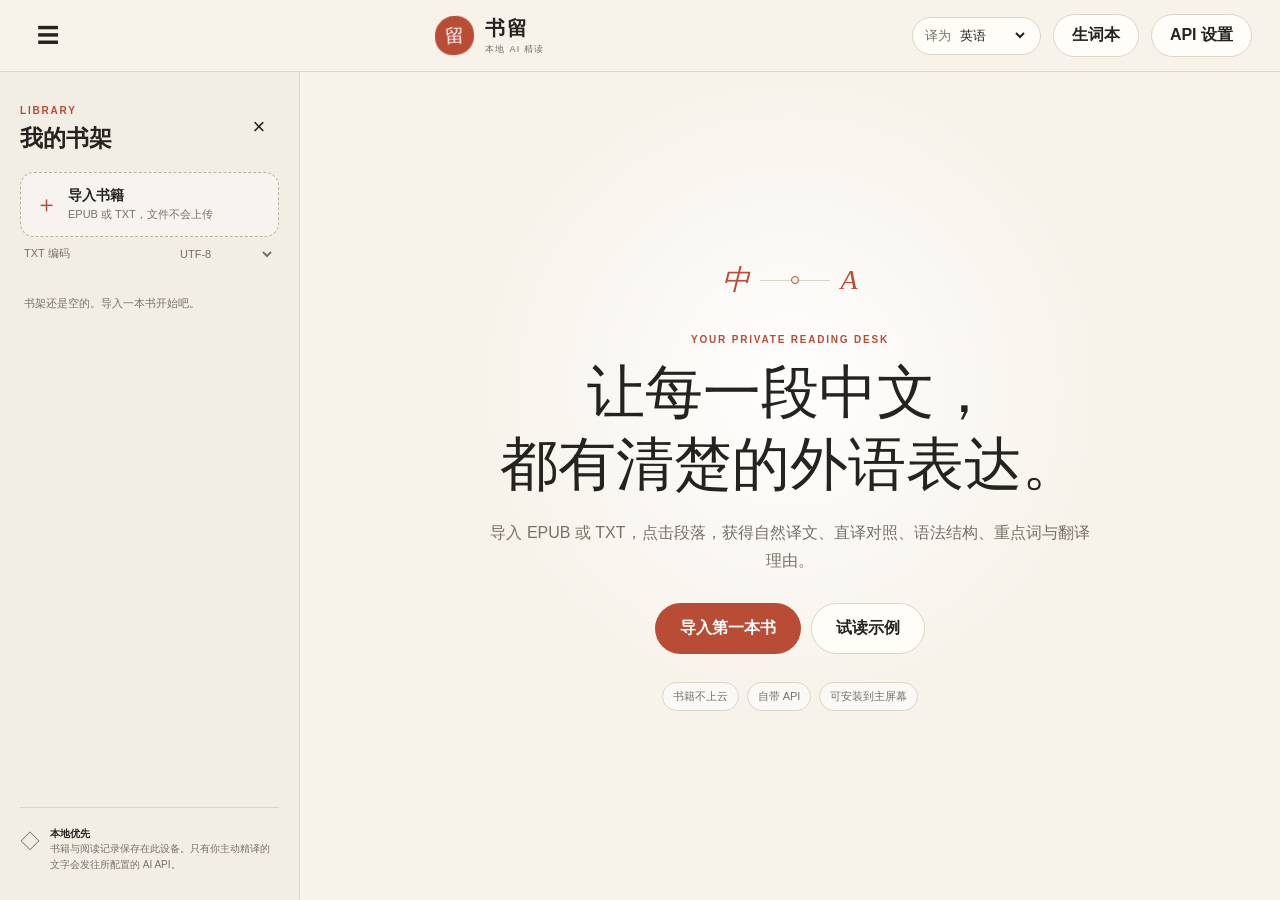
==== index.html @ 7282011e "整理项目根目录结构" ====
<!doctype html>
<html lang="zh-CN">
<head>
  <meta charset="UTF-8" />
  <meta name="viewport" content="width=device-width, initial-scale=1, viewport-fit=cover" />
  <meta name="theme-color" content="#f6f2ea" />
  <meta name="description" content="书留——书籍保存在本地，按段落进行 AI 精译与语法讲解。" />
  <link rel="manifest" href="./manifest.webmanifest" />
  <link rel="icon" href="./icon.svg" type="image/svg+xml" />
  <link rel="apple-touch-icon" href="./icon.svg" />
  <link rel="stylesheet" href="./styles.css?v=6" />
  <title>书留 · 本地 AI 精读</title>
</head>
<body>
  <div id="app" class="app-shell">
    <header class="topbar">
      <button id="libraryToggle" class="icon-button mobile-only" aria-label="打开书架">☰</button>
      <a class="brand" href="#" aria-label="书留首页">
        <span class="brand-mark">留</span>
        <span><strong>书留</strong><small>本地 AI 精读</small></span>
      </a>
      <div class="topbar-actions">
        <label class="compact-field" title="目标语言">
          <span>译为</span>
          <select id="targetLanguage">
            <option value="English">英语</option>
            <option value="Russian">俄语</option>
            <option value="Japanese">日语</option>
            <option value="French">法语</option>
            <option value="German">德语</option>
            <option value="Spanish">西班牙语</option>
            <option value="Korean">韩语</option>
          </select>
        </label>
        <button id="vocabButton" class="button ghost">生词本 <span id="dueBadge"></span></button>
        <button id="settingsButton" class="button ghost">API 设置</button>
      </div>
    </header>

    <main class="workspace">
      <aside id="libraryPanel" class="library-panel">
        <div class="panel-heading">
          <div><span class="eyebrow">LIBRARY</span><h2>我的书架</h2></div>
          <button id="closeLibrary" class="icon-button mobile-only" aria-label="关闭书架">×</button>
        </div>
        <label class="import-button" for="bookInput">
          <span class="plus">＋</span>
          <span><strong>导入书籍</strong><small>EPUB 或 TXT，文件不会上传</small></span>
        </label>
        <input id="bookInput" type="file" accept=".epub,.txt,text/plain,application/epub+zip" hidden />
        <div id="encodingRow" class="encoding-row">
          <label for="txtEncoding">TXT 编码</label>
          <select id="txtEncoding">
            <option value="utf-8">UTF-8</option>
            <option value="gb18030">GBK / GB18030</option>
            <option value="big5">Big5</option>
          </select>
        </div>
        <div id="bookList" class="book-list"></div>
        <div class="local-note">
          <span class="shield">◇</span>
          <p><strong>本地优先</strong><br />书籍与阅读记录保存在此设备。只有你主动精译的文字会发往所配置的 AI API。</p>
        </div>
      </aside>

      <section class="reader-panel">
        <div id="emptyState" class="empty-state">
          <div class="empty-art" aria-hidden="true"><span>中</span><i></i><span>A</span></div>
          <span class="eyebrow">YOUR PRIVATE READING DESK</span>
          <h1>让每一段中文，<br />都有清楚的外语表达。</h1>
          <p>导入 EPUB 或 TXT，点击段落，获得自然译文、直译对照、语法结构、重点词与翻译理由。</p>
          <div class="hero-actions"><label class="button primary large" for="bookInput">导入第一本书</label><button id="demoButton" class="button ghost large">试读示例</button></div>
          <div class="feature-pills"><span>书籍不上云</span><span>自带 API</span><span>可安装到主屏幕</span></div>
        </div>

        <div id="readerView" class="reader-view hidden">
          <div class="reader-toolbar">
            <button id="backToBooks" class="icon-button mobile-only" aria-label="返回书架">☰</button>
            <div class="reader-title"><span id="chapterEyebrow" class="eyebrow">正在阅读</span><h1 id="bookTitle"></h1></div>
            <div class="reader-controls">
              <button id="fontDown" class="icon-button text-button" aria-label="减小字号">A−</button>
              <button id="fontUp" class="icon-button text-button" aria-label="增大字号">A＋</button>
            </div>
          </div>
          <nav id="chapterNav" class="chapter-nav" aria-label="章节导航"></nav>
          <article id="bookContent" class="book-content"></article>
        </div>
      </section>
    </main>
  </div>

  <div id="backdrop" class="backdrop hidden"></div>

  <section id="analysisSheet" class="sheet hidden" aria-labelledby="analysisTitle" aria-modal="true" role="dialog">
    <div class="sheet-handle"></div>
    <header class="sheet-header">
      <div><span class="eyebrow">INTENSIVE TRANSLATION</span><h2 id="analysisTitle">段落精译</h2></div>
      <button id="closeAnalysis" class="icon-button" aria-label="关闭">×</button>
    </header>
    <div class="sheet-body">
      <section class="source-card"><div class="source-card-head"><span>原文</span><input id="quickWordInput" class="quick-word-input" type="text" placeholder="输入原文中的单词或短语" aria-label="要收藏的单词或短语"><button id="saveParagraphWord" class="button ghost compact">＋ 收藏词条</button></div><p id="selectedParagraph"></p></section>
      <div id="analysisSetup" class="analysis-setup">
        <div class="setup-grid">
          <label>目标语言<select id="sheetLanguage"></select></label>
          <label>解析深度<select id="analysisDepth"><option value="standard">标准</option><option value="brief">简洁</option><option value="deep">深入</option></select></label>
        </div>
        <label class="switch-row"><span><strong>参考相邻段落</strong><small>提高代词与语境判断；相邻文字也会发给 API</small></span><input id="includeContext" type="checkbox" /><i></i></label>
        <button id="translateButton" class="button primary full">开始精译 <span>→</span></button>
        <p class="privacy-hint">只发送当前段落，以及你明确允许的上下文。不会上传整本书。</p>
      </div>
      <div id="analysisLoading" class="analysis-loading hidden"><div class="loader"></div><h3>正在拆解这段表达…</h3><p>AI 正在生成译文、结构对应与语法说明。</p></div>
      <div id="analysisError" class="notice error hidden"></div>
      <div id="analysisResult" class="analysis-result hidden"></div>
    </div>
  </section>

    <section id="vocabSheet" class="sheet hidden" aria-labelledby="vocabTitle" aria-modal="true" role="dialog">
    <div class="sheet-handle"></div><header class="sheet-header"><div><span class="eyebrow">YOUR WORD DECK</span><h2 id="vocabTitle">生词本 · 间隔复习</h2></div><button id="closeVocab" class="icon-button" aria-label="关闭">×</button></header>
    <div class="sheet-body vocab-body"><div id="vocabOverview" class="vocab-overview"></div><div class="vocab-toolbar"><button id="startReview" class="button primary">开始今日复习</button><button id="addWordToggle" class="button ghost">＋ 手动添加</button><button id="exportWords" class="button ghost">导出生词本</button><label class="button ghost import-words-label" for="importWordsFile">导入备份</label><input id="importWordsFile" type="file" accept="application/json,.json" hidden><label class="include-books-option"><input id="includeBooksExport" type="checkbox">备份时包含本地书籍正文</label><input id="vocabSearch" type="search" placeholder="搜索单词或释义" aria-label="搜索生词"></div><form id="manualWordForm" class="manual-word-form hidden"><input name="word" required placeholder="单词或短语"><input name="meaning" placeholder="中文释义"><input name="partOfSpeech" placeholder="词性（可选）"><textarea name="example" placeholder="例句（可选）"></textarea><button class="button primary" type="submit">保存词条</button></form><div class="backup-note">备份文件只下载到你的设备；默认不包含书籍。选择“包含本地书籍正文”后，导出文件会含完整书籍内容，请妥善保管。</div><div class="review-mode-row"><span>卡片方向</span><button id="reviewDirection" class="button ghost compact" type="button">外语 → 中文</button></div><div id="reviewCard" class="review-card hidden"></div><div id="vocabList" class="vocab-list"></div><p class="privacy-hint">仅保存在此浏览器。复习间隔是可调整的记忆曲线启发，不是固定的科学定律。</p></div>
  </section>
  <section id="settingsModal" class="modal hidden" aria-labelledby="settingsTitle" aria-modal="true" role="dialog">
    <header class="modal-header"><div><span class="eyebrow">CONNECTION</span><h2 id="settingsTitle">连接你自己的 AI</h2></div><button id="closeSettings" class="icon-button" aria-label="关闭">×</button></header>
    <div class="modal-body">
      <div class="notice info"><strong>你的密钥只存于当前浏览器。</strong><br />本应用没有服务器。所填中转站必须允许浏览器跨域请求（CORS）。</div>
      <label class="field"><span>API 地址</span><input id="apiBaseUrl" type="url" placeholder="https://example.com/v1" autocomplete="off" /><small>可填到 /v1；也可直接填完整的 /chat/completions 地址。</small></label>
      <label class="field"><span>API Key</span><div class="input-with-action"><input id="apiKey" type="password" placeholder="sk-..." autocomplete="off" /><button id="toggleKey" type="button">显示</button></div></label>
      <label class="field">
        <span>模型</span>
        <div class="model-picker-row">
          <select id="modelSelect" aria-label="选择已拉取的模型"><option value="">请先拉取模型</option></select>
          <button id="fetchModels" type="button" class="button ghost">拉取模型</button>
        </div>
        <input id="modelName" type="text" placeholder="也可以手动输入模型名称" autocomplete="off" />
        <small>选择模型后会自动填入。若中转站不开放 /models 或不允许浏览器跨域，仍可手动填写。</small>
      </label>
      <details class="advanced"><summary>高级选项</summary><label class="switch-row"><span><strong>请求 JSON 模式</strong><small>若中转站不兼容，应用会自动回退一次</small></span><input id="jsonMode" type="checkbox" checked /><i></i></label></details>
      <div id="connectionStatus" class="notice hidden"></div>
    </div>
    <footer class="modal-footer"><button id="testConnection" class="button ghost">测试连接</button><button id="saveSettings" class="button primary">保存设置</button></footer>
  </section>

  <div id="toast" class="toast hidden" role="status"></div>
  <script src="./vendor/jszip.min.js?v=3"></script>
  <script type="module" src="./app.js?v=6"></script>
</body>
</html>
---- styles.css ----
:root{--paper:#f7f3eb;--paper-2:#eee8dc;--ink:#25231f;--muted:#777168;--line:#dcd4c6;--accent:#b94c35;--accent-dark:#923925;--sage:#5f6f60;--white:#fffdf8;--shadow:0 20px 60px rgba(54,44,31,.15);--reader-size:19px;--safe-bottom:env(safe-area-inset-bottom,0px)}
*{box-sizing:border-box}html,body{margin:0;min-height:100%;background:var(--paper);color:var(--ink);font-family:-apple-system,BlinkMacSystemFont,"Segoe UI","PingFang SC","Noto Sans SC",sans-serif}button,input,select{font:inherit;color:inherit}button,label,select{touch-action:manipulation}.hidden{display:none!important}.mobile-only{display:none}.eyebrow{font-size:10px;font-weight:800;letter-spacing:.18em;color:var(--accent);text-transform:uppercase}.topbar{height:72px;border-bottom:1px solid var(--line);display:flex;align-items:center;justify-content:space-between;padding:0 28px;background:rgba(247,243,235,.93);backdrop-filter:blur(18px);position:sticky;top:0;z-index:20}.brand{display:flex;align-items:center;gap:11px;text-decoration:none;color:var(--ink)}.brand-mark{width:39px;height:39px;border-radius:50% 46% 48% 44%;background:var(--accent);color:white;display:grid;place-items:center;font-family:Georgia,"Songti SC",serif;font-size:19px;transform:rotate(-3deg)}.brand>span:last-child{display:flex;flex-direction:column}.brand strong{font-family:Georgia,"Songti SC",serif;font-size:20px;letter-spacing:.1em}.brand small{font-size:9px;color:var(--muted);letter-spacing:.14em;margin-top:1px}.topbar-actions{display:flex;align-items:center;gap:12px}.compact-field{height:38px;border:1px solid var(--line);border-radius:999px;display:flex;align-items:center;padding:0 12px;gap:5px;background:var(--white);font-size:13px}.compact-field span{color:var(--muted)}select{border:0;background:transparent;outline:0}.button{border:1px solid transparent;border-radius:999px;padding:10px 18px;background:transparent;font-weight:700;cursor:pointer;transition:.2s transform,.2s background}.button:active{transform:scale(.98)}.button.primary{background:var(--accent);color:white}.button.primary:hover{background:var(--accent-dark)}.button.ghost{border-color:var(--line);background:var(--white)}.button.large{padding:14px 24px;display:inline-flex}.button.full{width:100%;justify-content:center;display:flex;gap:12px;padding:14px}.icon-button{width:40px;height:40px;display:grid;place-items:center;border:0;border-radius:50%;background:transparent;font-size:22px;cursor:pointer}.icon-button:hover{background:var(--paper-2)}.workspace{display:grid;grid-template-columns:300px minmax(0,1fr);align-items:start;min-height:calc(100vh - 72px)}.library-panel{position:sticky;top:72px;height:calc(100vh - 72px);min-height:0;overflow:hidden;overscroll-behavior:contain;border-right:1px solid var(--line);padding:28px 20px;display:flex;flex-direction:column;background:#f3eee5}.panel-heading{display:flex;justify-content:space-between;align-items:center;margin-bottom:18px}.panel-heading h2{font:600 23px Georgia,"Songti SC",serif;margin:5px 0 0}.import-button{border:1px dashed #bcb2a3;border-radius:14px;padding:14px;display:flex;align-items:center;gap:10px;cursor:pointer;background:rgba(255,255,255,.38);transition:.2s}.import-button:hover{border-color:var(--accent);background:var(--white)}.import-button .plus{font-size:23px;color:var(--accent)}.import-button span:last-child{display:flex;flex-direction:column;gap:2px}.import-button strong{font-size:14px}.import-button small,.field small{font-size:11px;color:var(--muted)}.encoding-row{display:flex;justify-content:space-between;align-items:center;font-size:11px;color:var(--muted);padding:9px 4px 12px}.encoding-row select{font-size:11px}.book-list{display:flex;flex-direction:column;gap:8px;flex:1;overflow:auto}.book-item{display:grid;grid-template-columns:38px minmax(0,1fr) 28px;gap:10px;align-items:center;padding:10px;border-radius:12px;cursor:pointer;border:1px solid transparent}.book-item:hover,.book-item.active{background:var(--white);border-color:var(--line)}.book-spine{height:48px;border-radius:4px 7px 7px 4px;background:var(--sage);color:white;display:grid;place-items:center;font-family:Georgia,serif;font-size:13px;box-shadow:inset 4px 0 rgba(0,0,0,.1)}.book-info{min-width:0}.book-info strong,.book-info small{display:block;white-space:nowrap;overflow:hidden;text-overflow:ellipsis}.book-info strong{font-size:13px}.book-info small{font-size:10px;color:var(--muted);margin-top:4px}.delete-book{border:0;background:transparent;color:#aaa;font-size:18px;cursor:pointer;border-radius:50%;height:28px}.delete-book:hover{background:#f3ddd6;color:var(--accent)}.local-note{border-top:1px solid var(--line);padding-top:18px;display:flex;gap:10px;color:var(--muted);font-size:10px;line-height:1.55}.local-note p{margin:0}.local-note strong{color:var(--ink)}.shield{color:var(--sage);font-size:20px}.reader-panel{min-width:0;position:relative}.empty-state{min-height:calc(100vh - 72px);display:flex;flex-direction:column;align-items:center;text-align:center;justify-content:center;padding:50px 24px;background:radial-gradient(circle at 50% 38%,rgba(255,255,255,.9),transparent 45%)}.empty-art{display:flex;align-items:center;gap:10px;margin-bottom:35px;color:var(--accent);font:italic 28px Georgia,"Songti SC",serif}.empty-art i{display:block;width:70px;height:1px;background:var(--line);position:relative}.empty-art i:after{content:"";position:absolute;left:50%;top:50%;width:6px;height:6px;border:1px solid var(--accent);border-radius:50%;transform:translate(-50%,-50%);background:var(--paper)}.empty-state h1{font:500 clamp(34px,5vw,58px)/1.24 Georgia,"Songti SC",serif;margin:12px 0 18px}.empty-state>p{max-width:610px;color:var(--muted);line-height:1.75;margin:0 0 28px}.feature-pills{display:flex;gap:8px;flex-wrap:wrap;justify-content:center;margin-top:28px}.feature-pills span{font-size:11px;border:1px solid var(--line);border-radius:999px;padding:6px 10px;color:var(--muted);background:rgba(255,255,255,.5)}.reader-view{min-height:calc(100vh - 72px)}.reader-toolbar{height:86px;border-bottom:1px solid var(--line);display:flex;align-items:center;justify-content:space-between;padding:0 clamp(22px,5vw,70px);background:rgba(247,243,235,.9);position:sticky;top:72px;z-index:10;backdrop-filter:blur(12px)}.reader-title h1{font:600 22px Georgia,"Songti SC",serif;margin:4px 0 0;max-width:55vw;white-space:nowrap;overflow:hidden;text-overflow:ellipsis}.reader-controls{display:flex}.text-button{font-size:13px;font-weight:700}.chapter-nav{padding:12px clamp(22px,5vw,70px);border-bottom:1px solid var(--line);display:flex;gap:8px;overflow-x:auto;scrollbar-width:none}.chapter-nav::-webkit-scrollbar{display:none}.chapter-chip{flex:0 0 auto;border:1px solid var(--line);background:transparent;border-radius:999px;padding:7px 12px;font-size:11px;cursor:pointer;color:var(--muted)}.chapter-chip.active{background:var(--ink);border-color:var(--ink);color:white}.book-content{max-width:790px;margin:0 auto;padding:45px 34px 140px;font:var(--reader-size)/1.95 Georgia,"Songti SC","Noto Serif SC",serif}.chapter-heading{font-size:1.7em;line-height:1.35;margin:1em 0 1.5em;text-align:center}.paragraph{margin:0 0 1.25em;padding:9px 13px;border-radius:8px;cursor:pointer;transition:.15s background,.15s box-shadow;position:relative}.paragraph:hover{background:rgba(255,255,255,.7);box-shadow:inset 3px 0 var(--accent)}.paragraph.selected{background:#fff9ed;box-shadow:inset 3px 0 var(--accent)}.paragraph:focus-visible{outline:2px solid var(--accent)}.backdrop{position:fixed;inset:0;background:rgba(30,27,23,.38);backdrop-filter:blur(2px);z-index:49}.sheet{position:fixed;z-index:50;right:0;top:0;width:min(620px,100%);height:100%;background:var(--paper);box-shadow:-20px 0 60px rgba(40,34,27,.2);display:flex;flex-direction:column;animation:slideIn .24s ease-out}.sheet-handle{display:none}.sheet-header,.modal-header{padding:24px 28px 18px;border-bottom:1px solid var(--line);display:flex;justify-content:space-between;align-items:center}.sheet-header h2,.modal-header h2{font:600 25px Georgia,"Songti SC",serif;margin:5px 0 0}.sheet-body{padding:24px 28px calc(35px + var(--safe-bottom));overflow:auto}.source-card{border-left:3px solid var(--accent);padding:15px 18px;background:var(--white);border-radius:0 10px 10px 0;margin-bottom:20px}.source-card span,.result-label{font-size:10px;font-weight:800;letter-spacing:.12em;color:var(--muted)}.source-card p{font:16px/1.8 Georgia,"Songti SC",serif;margin:6px 0 0}.setup-grid{display:grid;grid-template-columns:1fr 1fr;gap:12px}.setup-grid>label{display:flex;flex-direction:column;gap:6px;font-size:12px;font-weight:700}.setup-grid select{border:1px solid var(--line);border-radius:10px;background:var(--white);padding:11px}.switch-row{display:flex;align-items:center;justify-content:space-between;gap:16px;padding:16px 0;cursor:pointer}.switch-row span{display:flex;flex-direction:column;gap:3px;font-size:13px}.switch-row small{font-size:10px;color:var(--muted);font-weight:400}.switch-row input{display:none}.switch-row i{width:42px;height:24px;background:#c9c2b7;border-radius:99px;position:relative;flex:0 0 auto;transition:.2s}.switch-row i:after{content:"";position:absolute;width:18px;height:18px;background:white;border-radius:50%;left:3px;top:3px;transition:.2s}.switch-row input:checked+i{background:var(--sage)}.switch-row input:checked+i:after{transform:translateX(18px)}.privacy-hint{text-align:center;color:var(--muted);font-size:10px}.analysis-loading{text-align:center;padding:55px 15px}.analysis-loading h3{font:600 22px Georgia,"Songti SC",serif;margin:18px 0 7px}.analysis-loading p{font-size:12px;color:var(--muted)}.loader{width:42px;height:42px;border:2px solid var(--line);border-top-color:var(--accent);border-radius:50%;margin:auto;animation:spin 1s linear infinite}.notice{border-radius:11px;padding:13px 15px;font-size:12px;line-height:1.6;margin-bottom:16px}.notice.info{background:#e9eee7;color:#435345}.notice.error{background:#f8e3dd;color:#8e3826}.result-hero{background:var(--ink);color:#fff;border-radius:15px;padding:22px;margin-bottom:14px}.result-hero .result-label{color:#d9cfc0}.result-hero h3{font:500 24px/1.55 Georgia,serif;margin:9px 0 0}.result-card{border:1px solid var(--line);background:var(--white);border-radius:14px;margin:12px 0;overflow:hidden}.result-card>header{display:flex;align-items:center;gap:8px;padding:14px 16px;border-bottom:1px solid var(--line)}.result-card>header span{font-size:17px}.result-card>header h3{font:600 17px Georgia,"Songti SC",serif;margin:0}.result-card>.card-body{padding:16px}.literal{font:16px/1.7 Georgia,serif;margin:0}.alignment-row,.note-row,.grammar-row,.structure-row,.exam-row,.vocab-row,.alternative-row{padding:13px 0;border-bottom:1px solid #e8e1d6}.alignment-row:last-child,.note-row:last-child,.grammar-row:last-child,.structure-row:last-child,.exam-row:last-child,.vocab-row:last-child,.alternative-row:last-child{border-bottom:0}.pair{display:grid;grid-template-columns:1fr 24px 1fr;gap:7px;align-items:center;font-size:13px;font-weight:700}.pair i{font-style:normal;color:var(--accent);text-align:center}.meta-tag{display:inline-block;border-radius:99px;background:var(--paper-2);padding:3px 7px;font-size:9px;color:var(--muted);margin-top:7px}.explain{font-size:12px;color:#625d55;line-height:1.65;margin:7px 0 0}.note-row strong,.grammar-row strong,.structure-row>strong,.exam-row>strong,.vocab-row strong{font-size:14px}.word-meta{display:flex;flex-wrap:wrap;gap:5px;margin-top:7px}.word-meta span{font-size:9px;border:1px solid var(--line);border-radius:99px;padding:3px 6px;color:var(--muted)}.result-actions{display:flex;gap:8px;margin-top:18px}.result-actions .button{flex:1}.modal{position:fixed;z-index:60;left:50%;top:50%;transform:translate(-50%,-50%);width:min(540px,calc(100% - 28px));max-height:90vh;background:var(--paper);border-radius:18px;box-shadow:var(--shadow);overflow:auto}.modal-body{padding:20px 28px}.field{display:flex;flex-direction:column;gap:7px;margin:15px 0}.field>span{font-size:12px;font-weight:700}.field input{width:100%;border:1px solid var(--line);border-radius:10px;padding:12px;background:var(--white);outline:0}.field input:focus{border-color:var(--accent);box-shadow:0 0 0 3px rgba(185,76,53,.1)}.model-picker-row{display:grid;grid-template-columns:minmax(0,1fr) auto;gap:8px;align-items:stretch}.model-picker-row select{width:100%;min-width:0;border:1px solid var(--line);border-radius:10px;padding:0 36px 0 12px;background:var(--white);outline:0;color:var(--ink)}.model-picker-row select:focus{border-color:var(--accent);box-shadow:0 0 0 3px rgba(185,76,53,.1)}.model-picker-row .button{border-radius:10px;white-space:nowrap;padding:10px 14px}.model-picker-row .button:disabled{cursor:wait;opacity:.65}.input-with-action{display:flex;position:relative}.input-with-action button{position:absolute;right:5px;top:5px;bottom:5px;border:0;background:var(--paper-2);border-radius:7px;font-size:11px;padding:0 9px}.advanced{border-top:1px solid var(--line);margin-top:20px}.advanced summary{padding:14px 0;font-size:11px;color:var(--muted);cursor:pointer}.modal-footer{padding:15px 28px 24px;display:flex;justify-content:flex-end;gap:9px}.toast{position:fixed;left:50%;bottom:25px;z-index:100;transform:translateX(-50%);background:var(--ink);color:white;border-radius:999px;padding:10px 16px;font-size:12px;box-shadow:var(--shadow)}@keyframes slideIn{from{transform:translateX(40px);opacity:0}}@keyframes spin{to{transform:rotate(360deg)}}
@media(max-width:820px){.mobile-only{display:grid}.topbar{height:62px;padding:0 12px}.brand small{display:none}.brand-mark{width:34px;height:34px}.topbar-actions{gap:5px}.compact-field{padding:0 9px}.topbar .button{padding:9px 11px;font-size:12px}.workspace{display:block;min-height:calc(100vh - 62px)}.library-panel{position:fixed;left:0;top:0;bottom:0;height:100dvh;min-height:0;overflow:hidden;width:min(320px,88vw);z-index:70;transform:translateX(-105%);transition:.25s;box-shadow:var(--shadow);padding-top:22px}.library-panel.open{transform:translateX(0)}.reader-toolbar{top:62px;height:75px;padding:0 14px}.reader-title h1{font-size:18px;max-width:55vw}.chapter-nav{padding:10px 17px}.book-content{padding:28px 13px 120px;font-size:var(--reader-size);line-height:1.85}.paragraph{padding:9px 10px}.empty-state{min-height:calc(100vh - 62px)}.empty-state h1{font-size:36px}.sheet{top:auto;bottom:0;right:0;width:100%;height:min(88vh,900px);border-radius:20px 20px 0 0;animation:sheetUp .24s ease-out}.sheet-handle{display:block;width:40px;height:4px;border-radius:4px;background:#c8c0b4;margin:9px auto -5px}.sheet-header{padding:19px 18px 14px}.sheet-body{padding:18px 17px calc(28px + var(--safe-bottom))}.setup-grid{grid-template-columns:1fr}.modal-header,.modal-body,.modal-footer{padding-left:19px;padding-right:19px}.modal-footer .button{flex:1}@keyframes sheetUp{from{transform:translateY(40px);opacity:0}}}
@media(max-width:480px){.brand>span:last-child{display:none}.compact-field span{display:none}.topbar-actions .button{font-size:0}.topbar-actions .button:after{content:"API";font-size:12px}.empty-art{margin-bottom:24px}.empty-state p{font-size:14px}.feature-pills{max-width:280px}.pair{grid-template-columns:1fr 18px 1fr}.result-hero h3{font-size:21px}}
.hero-actions{display:flex;gap:10px;flex-wrap:wrap;justify-content:center}

.structure-summary{display:flex;flex-wrap:wrap;gap:7px;margin:8px 0 10px}.structure-summary span{font-size:10px;border-radius:999px;padding:4px 8px;background:var(--paper-2);color:var(--sage);font-weight:700}.component-list,.clause-list{display:grid;gap:6px;margin-top:10px}.component-item,.clause-item{display:grid;grid-template-columns:minmax(80px,.8fr) minmax(70px,.45fr) minmax(0,1.6fr);gap:8px;padding:8px 9px;border:1px solid var(--line);border-radius:9px;background:rgba(255,255,255,.35);font-size:11px;align-items:start}.component-item b,.clause-item b{color:var(--accent)}.exam-row .mistake{margin-top:7px;padding:8px 10px;border-left:3px solid var(--accent);background:#fff7f3;border-radius:0 8px 8px 0;font-size:11px}.exam-row .correction{margin-top:6px;color:var(--sage);font-size:11px}.exam-label{font-size:9px;letter-spacing:.08em;color:var(--muted);font-weight:800}.library-panel .book-list{min-height:0;overscroll-behavior:contain;scrollbar-gutter:stable}.library-panel .local-note{flex:0 0 auto}

@media(max-width:520px){.model-picker-row{grid-template-columns:1fr}.model-picker-row .button{width:100%}.component-item,.clause-item{grid-template-columns:1fr}.component-item b,.clause-item b{font-size:12px}}

/* Vocabulary and spaced-review UI */
#dueBadge{font-size:11px;color:var(--accent)}.source-card-head{display:flex;align-items:center;justify-content:space-between;gap:8px}.button.compact{padding:6px 10px;font-size:11px}.quick-word-input{min-width:120px;flex:1;border:1px solid var(--line);border-radius:9px;background:var(--white);padding:8px 10px;font-size:12px}.vocab-body{max-width:780px;margin:auto}.vocab-overview{display:grid;grid-template-columns:repeat(3,1fr);gap:8px;margin-bottom:14px}.vocab-overview span{padding:12px 8px;text-align:center;border-radius:12px;background:var(--paper-2);font-size:11px;color:var(--muted)}.vocab-overview strong{display:block;color:var(--ink);font-size:20px;margin-bottom:3px}.vocab-toolbar{display:flex;gap:9px;margin:12px 0 16px}.vocab-toolbar input{min-width:0;flex:1;border:1px solid var(--line);border-radius:999px;background:var(--white);padding:10px 14px}.vocab-list{display:grid;gap:8px}.word-item{display:flex;align-items:flex-start;justify-content:space-between;gap:10px;border:1px solid var(--line);background:rgba(255,255,255,.45);border-radius:12px;padding:12px}.word-item>div{min-width:0}.word-item strong,.word-item span,.word-item small{display:block}.word-item strong{font-size:16px}.word-item span{font-size:13px;margin-top:3px}.word-item small{font-size:10px;color:var(--muted);margin-top:5px}.word-item p{font-size:11px;color:var(--muted);margin:8px 0 0;line-height:1.5}.word-actions{display:flex}.review-card{margin:12px 0 18px;padding:22px 16px;text-align:center;border:1px solid var(--line);border-radius:18px;background:var(--white);box-shadow:0 8px 24px rgba(54,44,31,.06)}.review-count,.flash-pos{font-size:11px;color:var(--muted)}.flash-word{font:600 34px Georgia,serif;margin:18px 0 5px;overflow-wrap:anywhere}.review-card>.button{margin:16px auto 2px}.review-answer{margin-top:16px;padding-top:16px;border-top:1px solid var(--line)}.review-answer>strong{font-size:19px}.review-answer p{font-size:12px;color:var(--muted);line-height:1.6}.review-answer small{display:block;color:var(--muted);font-size:10px;margin:8px}.rating-row{display:grid;grid-template-columns:repeat(4,1fr);gap:7px;margin-top:14px}.rating-row button{border:1px solid var(--line);border-radius:10px;background:var(--paper);padding:9px 5px;font-size:11px;cursor:pointer}.rating-row button:hover{border-color:var(--accent);color:var(--accent)}.review-done,.vocab-empty{padding:22px;text-align:center;color:var(--muted);font-size:13px}.vocab-sheet .sheet-body{overflow:auto}
@media(max-width:520px){.topbar-actions{gap:3px}.topbar .button{padding:8px 9px!important}.topbar-actions .button:after{content:none!important}.vocab-toolbar{flex-wrap:wrap}.vocab-toolbar>#startReview{width:100%}.rating-row{grid-template-columns:repeat(2,1fr)}.source-card-head{flex-wrap:wrap}.quick-word-input{order:3;flex-basis:100%}}

/* v0.4 study tools */
.vocab-overview{grid-template-columns:repeat(4,minmax(0,1fr))}.vocab-toolbar{align-items:center;flex-wrap:wrap}.include-books-option{display:flex;align-items:center;gap:6px;font-size:10px;color:var(--muted);padding:7px}.include-books-option input{accent-color:var(--accent)}.manual-word-form{display:grid;grid-template-columns:repeat(2,minmax(0,1fr));gap:8px;padding:12px;background:rgba(255,255,255,.55);border:1px solid var(--line);border-radius:12px;margin:10px 0}.manual-word-form input,.manual-word-form textarea{min-width:0;border:1px solid var(--line);border-radius:9px;background:var(--white);padding:10px;font-size:12px}.manual-word-form textarea{grid-column:1/-1;min-height:60px;resize:vertical}.manual-word-form button{justify-self:start}.backup-note{font-size:10px;color:var(--muted);line-height:1.5;padding:8px 10px;margin-bottom:10px;background:rgba(238,232,220,.6);border-radius:9px}.review-mode-row{display:flex;align-items:center;justify-content:flex-end;gap:8px;margin:8px 0;color:var(--muted);font-size:11px}.ai-study-result{text-align:left;background:var(--paper);padding:12px;border-radius:10px;margin:12px 0}.ai-study-result b{display:block;font-size:11px;color:var(--sage);margin-top:7px}.ai-study-result p{margin:4px 0 9px}.api-cost-note{display:block;font-size:10px;color:var(--muted);margin:5px auto 10px}.ai-assist{margin:8px 0!important}.ai-assist:disabled{opacity:.65}.import-words-label{display:inline-flex;align-items:center;cursor:pointer}.word-item .word-actions{flex-shrink:0}
@media(max-width:600px){.vocab-overview{grid-template-columns:repeat(2,minmax(0,1fr))}.vocab-toolbar>*{flex:1 1 calc(50% - 8px)}.vocab-toolbar input[type=search]{flex-basis:100%}.include-books-option{flex-basis:100%}.manual-word-form{grid-template-columns:1fr}.manual-word-form textarea{grid-column:auto}.vocab-toolbar button{font-size:11px;padding:8px 10px}}
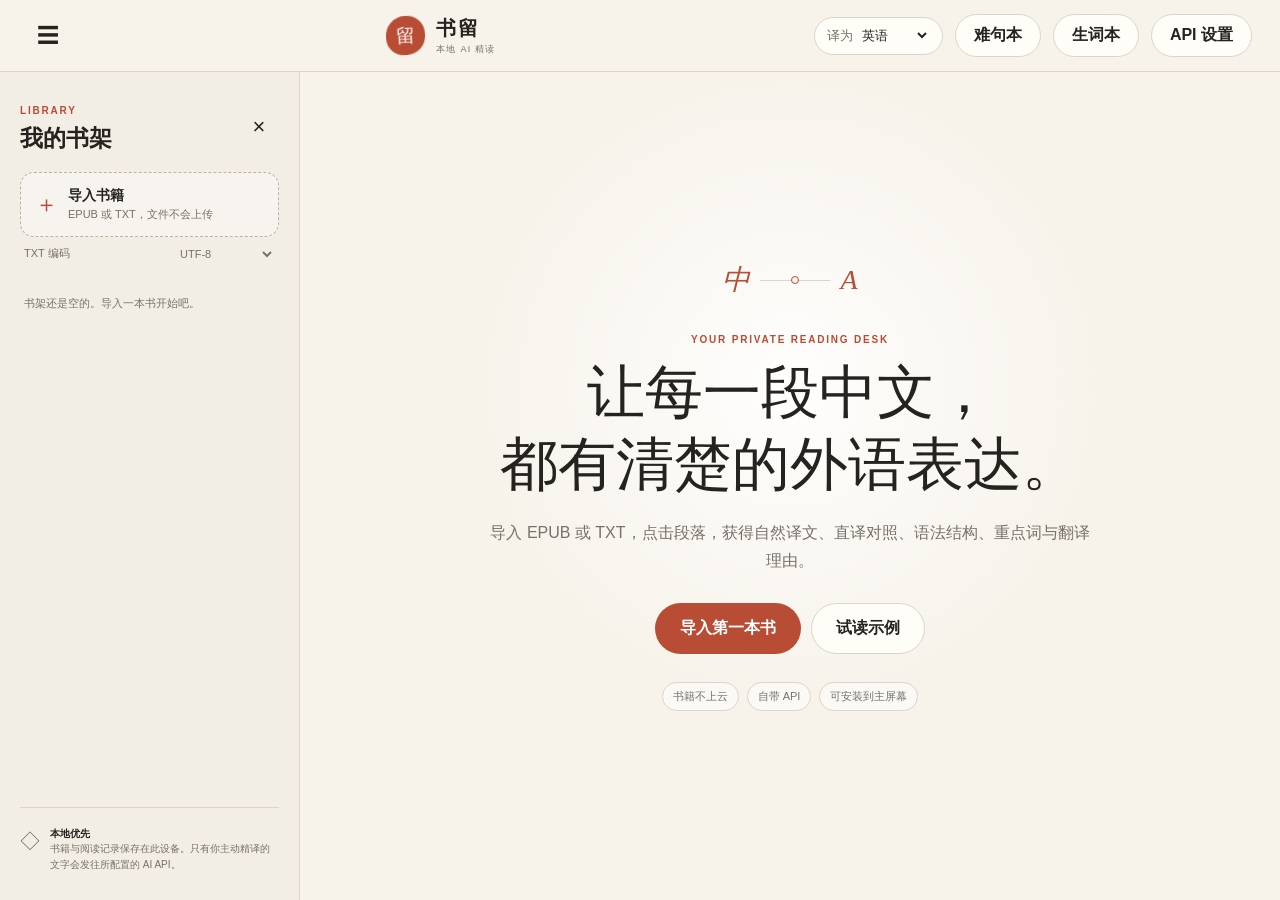
==== commit 5645bdd0: "更新到书留 v0.5" ====
--- a/index.html
+++ b/index.html
@@ -1,146 +1,151 @@
-<!doctype html>
-<html lang="zh-CN">
-<head>
-  <meta charset="UTF-8" />
-  <meta name="viewport" content="width=device-width, initial-scale=1, viewport-fit=cover" />
-  <meta name="theme-color" content="#f6f2ea" />
-  <meta name="description" content="书留——书籍保存在本地，按段落进行 AI 精译与语法讲解。" />
-  <link rel="manifest" href="./manifest.webmanifest" />
-  <link rel="icon" href="./icon.svg" type="image/svg+xml" />
-  <link rel="apple-touch-icon" href="./icon.svg" />
-  <link rel="stylesheet" href="./styles.css?v=6" />
-  <title>书留 · 本地 AI 精读</title>
-</head>
-<body>
-  <div id="app" class="app-shell">
-    <header class="topbar">
-      <button id="libraryToggle" class="icon-button mobile-only" aria-label="打开书架">☰</button>
-      <a class="brand" href="#" aria-label="书留首页">
-        <span class="brand-mark">留</span>
-        <span><strong>书留</strong><small>本地 AI 精读</small></span>
-      </a>
-      <div class="topbar-actions">
-        <label class="compact-field" title="目标语言">
-          <span>译为</span>
-          <select id="targetLanguage">
-            <option value="English">英语</option>
-            <option value="Russian">俄语</option>
-            <option value="Japanese">日语</option>
-            <option value="French">法语</option>
-            <option value="German">德语</option>
-            <option value="Spanish">西班牙语</option>
-            <option value="Korean">韩语</option>
-          </select>
-        </label>
-        <button id="vocabButton" class="button ghost">生词本 <span id="dueBadge"></span></button>
-        <button id="settingsButton" class="button ghost">API 设置</button>
-      </div>
-    </header>
-
-    <main class="workspace">
-      <aside id="libraryPanel" class="library-panel">
-        <div class="panel-heading">
-          <div><span class="eyebrow">LIBRARY</span><h2>我的书架</h2></div>
-          <button id="closeLibrary" class="icon-button mobile-only" aria-label="关闭书架">×</button>
-        </div>
-        <label class="import-button" for="bookInput">
-          <span class="plus">＋</span>
-          <span><strong>导入书籍</strong><small>EPUB 或 TXT，文件不会上传</small></span>
-        </label>
-        <input id="bookInput" type="file" accept=".epub,.txt,text/plain,application/epub+zip" hidden />
-        <div id="encodingRow" class="encoding-row">
-          <label for="txtEncoding">TXT 编码</label>
-          <select id="txtEncoding">
-            <option value="utf-8">UTF-8</option>
-            <option value="gb18030">GBK / GB18030</option>
-            <option value="big5">Big5</option>
-          </select>
-        </div>
-        <div id="bookList" class="book-list"></div>
-        <div class="local-note">
-          <span class="shield">◇</span>
-          <p><strong>本地优先</strong><br />书籍与阅读记录保存在此设备。只有你主动精译的文字会发往所配置的 AI API。</p>
-        </div>
-      </aside>
-
-      <section class="reader-panel">
-        <div id="emptyState" class="empty-state">
-          <div class="empty-art" aria-hidden="true"><span>中</span><i></i><span>A</span></div>
-          <span class="eyebrow">YOUR PRIVATE READING DESK</span>
-          <h1>让每一段中文，<br />都有清楚的外语表达。</h1>
-          <p>导入 EPUB 或 TXT，点击段落，获得自然译文、直译对照、语法结构、重点词与翻译理由。</p>
-          <div class="hero-actions"><label class="button primary large" for="bookInput">导入第一本书</label><button id="demoButton" class="button ghost large">试读示例</button></div>
-          <div class="feature-pills"><span>书籍不上云</span><span>自带 API</span><span>可安装到主屏幕</span></div>
-        </div>
-
-        <div id="readerView" class="reader-view hidden">
-          <div class="reader-toolbar">
-            <button id="backToBooks" class="icon-button mobile-only" aria-label="返回书架">☰</button>
-            <div class="reader-title"><span id="chapterEyebrow" class="eyebrow">正在阅读</span><h1 id="bookTitle"></h1></div>
-            <div class="reader-controls">
-              <button id="fontDown" class="icon-button text-button" aria-label="减小字号">A−</button>
-              <button id="fontUp" class="icon-button text-button" aria-label="增大字号">A＋</button>
-            </div>
-          </div>
-          <nav id="chapterNav" class="chapter-nav" aria-label="章节导航"></nav>
-          <article id="bookContent" class="book-content"></article>
-        </div>
-      </section>
-    </main>
-  </div>
-
-  <div id="backdrop" class="backdrop hidden"></div>
-
-  <section id="analysisSheet" class="sheet hidden" aria-labelledby="analysisTitle" aria-modal="true" role="dialog">
-    <div class="sheet-handle"></div>
-    <header class="sheet-header">
-      <div><span class="eyebrow">INTENSIVE TRANSLATION</span><h2 id="analysisTitle">段落精译</h2></div>
-      <button id="closeAnalysis" class="icon-button" aria-label="关闭">×</button>
-    </header>
-    <div class="sheet-body">
-      <section class="source-card"><div class="source-card-head"><span>原文</span><input id="quickWordInput" class="quick-word-input" type="text" placeholder="输入原文中的单词或短语" aria-label="要收藏的单词或短语"><button id="saveParagraphWord" class="button ghost compact">＋ 收藏词条</button></div><p id="selectedParagraph"></p></section>
-      <div id="analysisSetup" class="analysis-setup">
-        <div class="setup-grid">
-          <label>目标语言<select id="sheetLanguage"></select></label>
-          <label>解析深度<select id="analysisDepth"><option value="standard">标准</option><option value="brief">简洁</option><option value="deep">深入</option></select></label>
-        </div>
-        <label class="switch-row"><span><strong>参考相邻段落</strong><small>提高代词与语境判断；相邻文字也会发给 API</small></span><input id="includeContext" type="checkbox" /><i></i></label>
-        <button id="translateButton" class="button primary full">开始精译 <span>→</span></button>
-        <p class="privacy-hint">只发送当前段落，以及你明确允许的上下文。不会上传整本书。</p>
-      </div>
-      <div id="analysisLoading" class="analysis-loading hidden"><div class="loader"></div><h3>正在拆解这段表达…</h3><p>AI 正在生成译文、结构对应与语法说明。</p></div>
-      <div id="analysisError" class="notice error hidden"></div>
-      <div id="analysisResult" class="analysis-result hidden"></div>
-    </div>
-  </section>
-
-    <section id="vocabSheet" class="sheet hidden" aria-labelledby="vocabTitle" aria-modal="true" role="dialog">
-    <div class="sheet-handle"></div><header class="sheet-header"><div><span class="eyebrow">YOUR WORD DECK</span><h2 id="vocabTitle">生词本 · 间隔复习</h2></div><button id="closeVocab" class="icon-button" aria-label="关闭">×</button></header>
-    <div class="sheet-body vocab-body"><div id="vocabOverview" class="vocab-overview"></div><div class="vocab-toolbar"><button id="startReview" class="button primary">开始今日复习</button><button id="addWordToggle" class="button ghost">＋ 手动添加</button><button id="exportWords" class="button ghost">导出生词本</button><label class="button ghost import-words-label" for="importWordsFile">导入备份</label><input id="importWordsFile" type="file" accept="application/json,.json" hidden><label class="include-books-option"><input id="includeBooksExport" type="checkbox">备份时包含本地书籍正文</label><input id="vocabSearch" type="search" placeholder="搜索单词或释义" aria-label="搜索生词"></div><form id="manualWordForm" class="manual-word-form hidden"><input name="word" required placeholder="单词或短语"><input name="meaning" placeholder="中文释义"><input name="partOfSpeech" placeholder="词性（可选）"><textarea name="example" placeholder="例句（可选）"></textarea><button class="button primary" type="submit">保存词条</button></form><div class="backup-note">备份文件只下载到你的设备；默认不包含书籍。选择“包含本地书籍正文”后，导出文件会含完整书籍内容，请妥善保管。</div><div class="review-mode-row"><span>卡片方向</span><button id="reviewDirection" class="button ghost compact" type="button">外语 → 中文</button></div><div id="reviewCard" class="review-card hidden"></div><div id="vocabList" class="vocab-list"></div><p class="privacy-hint">仅保存在此浏览器。复习间隔是可调整的记忆曲线启发，不是固定的科学定律。</p></div>
-  </section>
-  <section id="settingsModal" class="modal hidden" aria-labelledby="settingsTitle" aria-modal="true" role="dialog">
-    <header class="modal-header"><div><span class="eyebrow">CONNECTION</span><h2 id="settingsTitle">连接你自己的 AI</h2></div><button id="closeSettings" class="icon-button" aria-label="关闭">×</button></header>
-    <div class="modal-body">
-      <div class="notice info"><strong>你的密钥只存于当前浏览器。</strong><br />本应用没有服务器。所填中转站必须允许浏览器跨域请求（CORS）。</div>
-      <label class="field"><span>API 地址</span><input id="apiBaseUrl" type="url" placeholder="https://example.com/v1" autocomplete="off" /><small>可填到 /v1；也可直接填完整的 /chat/completions 地址。</small></label>
-      <label class="field"><span>API Key</span><div class="input-with-action"><input id="apiKey" type="password" placeholder="sk-..." autocomplete="off" /><button id="toggleKey" type="button">显示</button></div></label>
-      <label class="field">
-        <span>模型</span>
-        <div class="model-picker-row">
-          <select id="modelSelect" aria-label="选择已拉取的模型"><option value="">请先拉取模型</option></select>
-          <button id="fetchModels" type="button" class="button ghost">拉取模型</button>
-        </div>
-        <input id="modelName" type="text" placeholder="也可以手动输入模型名称" autocomplete="off" />
-        <small>选择模型后会自动填入。若中转站不开放 /models 或不允许浏览器跨域，仍可手动填写。</small>
-      </label>
-      <details class="advanced"><summary>高级选项</summary><label class="switch-row"><span><strong>请求 JSON 模式</strong><small>若中转站不兼容，应用会自动回退一次</small></span><input id="jsonMode" type="checkbox" checked /><i></i></label></details>
-      <div id="connectionStatus" class="notice hidden"></div>
-    </div>
-    <footer class="modal-footer"><button id="testConnection" class="button ghost">测试连接</button><button id="saveSettings" class="button primary">保存设置</button></footer>
-  </section>
-
-  <div id="toast" class="toast hidden" role="status"></div>
-  <script src="./vendor/jszip.min.js?v=3"></script>
-  <script type="module" src="./app.js?v=6"></script>
-</body>
+<!doctype html>
+<html lang="zh-CN">
+<head>
+  <meta charset="UTF-8" />
+  <meta name="viewport" content="width=device-width, initial-scale=1, viewport-fit=cover" />
+  <meta name="theme-color" content="#f6f2ea" />
+  <meta name="description" content="书留——书籍保存在本地，按段落进行 AI 精译与语法讲解。" />
+  <link rel="manifest" href="./manifest.webmanifest" />
+  <link rel="icon" href="./icon.svg" type="image/svg+xml" />
+  <link rel="apple-touch-icon" href="./icon.svg" />
+  <link rel="stylesheet" href="./styles.css?v=7" />
+  <title>书留 · 本地 AI 精读</title>
+</head>
+<body>
+  <div id="app" class="app-shell">
+    <header class="topbar">
+      <button id="libraryToggle" class="icon-button mobile-only" aria-label="打开书架">☰</button>
+      <a class="brand" href="#" aria-label="书留首页">
+        <span class="brand-mark">留</span>
+        <span><strong>书留</strong><small>本地 AI 精读</small></span>
+      </a>
+      <div class="topbar-actions">
+        <label class="compact-field" title="目标语言">
+          <span>译为</span>
+          <select id="targetLanguage">
+            <option value="English">英语</option>
+            <option value="Russian">俄语</option>
+            <option value="Japanese">日语</option>
+            <option value="French">法语</option>
+            <option value="German">德语</option>
+            <option value="Spanish">西班牙语</option>
+            <option value="Korean">韩语</option>
+          </select>
+        </label>
+        <button id="sentenceButton" class="button ghost">难句本</button>
+        <button id="vocabButton" class="button ghost">生词本 <span id="dueBadge"></span></button>
+        <button id="settingsButton" class="button ghost">API 设置</button>
+      </div>
+    </header>
+
+    <main class="workspace">
+      <aside id="libraryPanel" class="library-panel">
+        <div class="panel-heading">
+          <div><span class="eyebrow">LIBRARY</span><h2>我的书架</h2></div>
+          <button id="closeLibrary" class="icon-button mobile-only" aria-label="关闭书架">×</button>
+        </div>
+        <label class="import-button" for="bookInput">
+          <span class="plus">＋</span>
+          <span><strong>导入书籍</strong><small>EPUB 或 TXT，文件不会上传</small></span>
+        </label>
+        <input id="bookInput" type="file" accept=".epub,.txt,text/plain,application/epub+zip" hidden />
+        <div id="encodingRow" class="encoding-row">
+          <label for="txtEncoding">TXT 编码</label>
+          <select id="txtEncoding">
+            <option value="utf-8">UTF-8</option>
+            <option value="gb18030">GBK / GB18030</option>
+            <option value="big5">Big5</option>
+          </select>
+        </div>
+        <div id="bookList" class="book-list"></div>
+        <div class="local-note">
+          <span class="shield">◇</span>
+          <p><strong>本地优先</strong><br />书籍与阅读记录保存在此设备。只有你主动精译的文字会发往所配置的 AI API。</p>
+        </div>
+      </aside>
+
+      <section class="reader-panel">
+        <div id="emptyState" class="empty-state">
+          <div class="empty-art" aria-hidden="true"><span>中</span><i></i><span>A</span></div>
+          <span class="eyebrow">YOUR PRIVATE READING DESK</span>
+          <h1>让每一段中文，<br />都有清楚的外语表达。</h1>
+          <p>导入 EPUB 或 TXT，点击段落，获得自然译文、直译对照、语法结构、重点词与翻译理由。</p>
+          <div class="hero-actions"><label class="button primary large" for="bookInput">导入第一本书</label><button id="demoButton" class="button ghost large">试读示例</button></div>
+          <div class="feature-pills"><span>书籍不上云</span><span>自带 API</span><span>可安装到主屏幕</span></div>
+        </div>
+
+        <div id="readerView" class="reader-view hidden">
+          <div class="reader-toolbar">
+            <button id="backToBooks" class="icon-button mobile-only" aria-label="返回书架">☰</button>
+            <div class="reader-title"><span id="chapterEyebrow" class="eyebrow">正在阅读</span><h1 id="bookTitle"></h1></div>
+            <div class="reader-controls">
+              <button id="fontDown" class="icon-button text-button" aria-label="减小字号">A−</button>
+              <button id="fontUp" class="icon-button text-button" aria-label="增大字号">A＋</button>
+            </div>
+          </div>
+          <nav id="chapterNav" class="chapter-nav" aria-label="章节导航"></nav>
+          <div class="reading-mode"><button id="parallelToggle" class="button ghost compact" type="button">开启逐段对照</button><button id="sourceMaskToggle" class="button ghost compact hidden" type="button">遮挡原文</button><button id="translationMaskToggle" class="button ghost compact hidden" type="button">遮挡译文</button><small>只显示已精译的段落，不会自动调用 API</small></div>
+          <article id="bookContent" class="book-content"></article>
+        </div>
+      </section>
+    </main>
+  </div>
+
+  <div id="backdrop" class="backdrop hidden"></div>
+
+  <section id="analysisSheet" class="sheet hidden" aria-labelledby="analysisTitle" aria-modal="true" role="dialog">
+    <div class="sheet-handle"></div>
+    <header class="sheet-header">
+      <div><span class="eyebrow">INTENSIVE TRANSLATION</span><h2 id="analysisTitle">段落精译</h2></div>
+      <button id="closeAnalysis" class="icon-button" aria-label="关闭">×</button>
+    </header>
+    <div class="sheet-body">
+      <section class="source-card"><div class="source-card-head"><span>原文</span><input id="quickWordInput" class="quick-word-input" type="text" placeholder="输入原文中的单词或短语" aria-label="要收藏的单词或短语"><button id="saveParagraphWord" class="button ghost compact">＋ 收藏词条</button></div><p id="selectedParagraph"></p></section>
+      <section class="practice-box"><h3>先译后看 · 自己动笔</h3><p>先写自己的译文，再看参考译文。草稿仅存于本机；点击 AI 批改才会发送当前段落和你的译文。</p><textarea id="practiceDraft" placeholder="试着把上面的中文翻译成目标语言……" aria-label="自己的译文"></textarea><div class="practice-actions"><button id="saveDraft" class="button ghost compact" type="button">保存草稿</button><button id="gradeDraft" class="button primary compact" type="button">AI 批改（可能收费）</button><button id="saveSentence" class="button ghost compact" type="button">收藏到难句本</button></div><div id="gradeStatus" class="notice hidden"></div><div id="gradeResult" class="hidden"></div></section>
+      <div id="analysisSetup" class="analysis-setup">
+        <div class="setup-grid">
+          <label>目标语言<select id="sheetLanguage"></select></label>
+          <label>解析深度<select id="analysisDepth"><option value="standard">标准</option><option value="brief">简洁</option><option value="deep">深入</option></select></label>
+        </div>
+        <label class="switch-row"><span><strong>参考相邻段落</strong><small>提高代词与语境判断；相邻文字也会发给 API</small></span><input id="includeContext" type="checkbox" /><i></i></label>
+        <button id="translateButton" class="button primary full">开始精译 <span>→</span></button>
+        <p class="privacy-hint">点击精译会发送当前段落；勾选相邻段落时也发送上下文。每次点击 AI 批改会额外发送你写的译文，并可能由 API 服务商收费；不会上传整本书。</p>
+      </div>
+      <div id="analysisLoading" class="analysis-loading hidden"><div class="loader"></div><h3>正在拆解这段表达…</h3><p>AI 正在生成译文、结构对应与语法说明。</p></div>
+      <div id="analysisError" class="notice error hidden"></div>
+      <div id="revealBox" class="notice info hidden"><strong>先对照自己的译文，再看参考答案。</strong><button id="revealAnalysis" class="button primary compact" type="button">展开参考译文与讲解</button></div>
+      <div id="analysisResult" class="analysis-result hidden"></div>
+    </div>
+  </section>
+
+    <section id="sentenceSheet" class="sheet hidden" aria-labelledby="sentenceTitle" aria-modal="true" role="dialog"><div class="sheet-handle"></div><header class="sheet-header"><div><span class="eyebrow">YOUR SENTENCE DECK</span><h2 id="sentenceTitle">难句本 · 重做练习</h2></div><button id="closeSentence" class="icon-button" aria-label="关闭">×</button></header><div class="sheet-body sentence-body"><p class="privacy-hint">难句、草稿、批改和复习记录仅保存在当前浏览器。打开书籍和段落可重新作答；再次点击 AI 批改可能收费。</p><div id="sentenceList" class="sentence-list"></div></div></section>
+    <section id="vocabSheet" class="sheet hidden" aria-labelledby="vocabTitle" aria-modal="true" role="dialog">
+    <div class="sheet-handle"></div><header class="sheet-header"><div><span class="eyebrow">YOUR WORD DECK</span><h2 id="vocabTitle">生词本 · 间隔复习</h2></div><button id="closeVocab" class="icon-button" aria-label="关闭">×</button></header>
+    <div class="sheet-body vocab-body"><div id="vocabOverview" class="vocab-overview"></div><div class="vocab-toolbar"><button id="startReview" class="button primary">开始今日复习</button><button id="addWordToggle" class="button ghost">＋ 手动添加</button><button id="exportWords" class="button ghost">导出生词本</button><label class="button ghost import-words-label" for="importWordsFile">导入备份</label><input id="importWordsFile" type="file" accept="application/json,.json" hidden><label class="include-books-option"><input id="includeBooksExport" type="checkbox">备份时包含本地书籍正文</label><input id="vocabSearch" type="search" placeholder="搜索单词或释义" aria-label="搜索生词"></div><form id="manualWordForm" class="manual-word-form hidden"><input name="word" required placeholder="单词或短语"><input name="meaning" placeholder="中文释义"><input name="partOfSpeech" placeholder="词性（可选）"><textarea name="example" placeholder="例句（可选）"></textarea><button class="button primary" type="submit">保存词条</button></form><div class="backup-note">备份文件只下载到你的设备；包含生词、收藏难句的段落原文、草稿和批改，默认不包含整本书。选择“包含本地书籍正文”后，导出文件会含完整书籍内容，请妥善保管。</div><div class="review-mode-row"><span>卡片方向</span><button id="reviewDirection" class="button ghost compact" type="button">外语 → 中文</button></div><div id="reviewCard" class="review-card hidden"></div><div id="vocabList" class="vocab-list"></div><p class="privacy-hint">仅保存在此浏览器。复习间隔是可调整的记忆曲线启发，不是固定的科学定律。</p></div>
+  </section>
+  <section id="settingsModal" class="modal hidden" aria-labelledby="settingsTitle" aria-modal="true" role="dialog">
+    <header class="modal-header"><div><span class="eyebrow">CONNECTION</span><h2 id="settingsTitle">连接你自己的 AI</h2></div><button id="closeSettings" class="icon-button" aria-label="关闭">×</button></header>
+    <div class="modal-body">
+      <div class="notice info"><strong>你的密钥只存于当前浏览器。</strong><br />本应用没有服务器。所填中转站必须允许浏览器跨域请求（CORS）。</div>
+      <label class="field"><span>API 地址</span><input id="apiBaseUrl" type="url" placeholder="https://example.com/v1" autocomplete="off" /><small>可填到 /v1；也可直接填完整的 /chat/completions 地址。</small></label>
+      <label class="field"><span>API Key</span><div class="input-with-action"><input id="apiKey" type="password" placeholder="sk-..." autocomplete="off" /><button id="toggleKey" type="button">显示</button></div></label>
+      <label class="field">
+        <span>模型</span>
+        <div class="model-picker-row">
+          <select id="modelSelect" aria-label="选择已拉取的模型"><option value="">请先拉取模型</option></select>
+          <button id="fetchModels" type="button" class="button ghost">拉取模型</button>
+        </div>
+        <input id="modelName" type="text" placeholder="也可以手动输入模型名称" autocomplete="off" />
+        <small>选择模型后会自动填入。若中转站不开放 /models 或不允许浏览器跨域，仍可手动填写。</small>
+      </label>
+      <details class="advanced"><summary>高级选项</summary><label class="switch-row"><span><strong>请求 JSON 模式</strong><small>若中转站不兼容，应用会自动回退一次</small></span><input id="jsonMode" type="checkbox" checked /><i></i></label></details>
+      <div id="connectionStatus" class="notice hidden"></div>
+    </div>
+    <footer class="modal-footer"><button id="testConnection" class="button ghost">测试连接</button><button id="saveSettings" class="button primary">保存设置</button></footer>
+  </section>
+
+  <div id="toast" class="toast hidden" role="status"></div>
+  <script src="./vendor/jszip.min.js?v=3"></script>
+  <script type="module" src="./app.js?v=7"></script>
+</body>
 </html>
--- a/styles.css
+++ b/styles.css
@@ -15,3 +15,8 @@
 /* v0.4 study tools */
 .vocab-overview{grid-template-columns:repeat(4,minmax(0,1fr))}.vocab-toolbar{align-items:center;flex-wrap:wrap}.include-books-option{display:flex;align-items:center;gap:6px;font-size:10px;color:var(--muted);padding:7px}.include-books-option input{accent-color:var(--accent)}.manual-word-form{display:grid;grid-template-columns:repeat(2,minmax(0,1fr));gap:8px;padding:12px;background:rgba(255,255,255,.55);border:1px solid var(--line);border-radius:12px;margin:10px 0}.manual-word-form input,.manual-word-form textarea{min-width:0;border:1px solid var(--line);border-radius:9px;background:var(--white);padding:10px;font-size:12px}.manual-word-form textarea{grid-column:1/-1;min-height:60px;resize:vertical}.manual-word-form button{justify-self:start}.backup-note{font-size:10px;color:var(--muted);line-height:1.5;padding:8px 10px;margin-bottom:10px;background:rgba(238,232,220,.6);border-radius:9px}.review-mode-row{display:flex;align-items:center;justify-content:flex-end;gap:8px;margin:8px 0;color:var(--muted);font-size:11px}.ai-study-result{text-align:left;background:var(--paper);padding:12px;border-radius:10px;margin:12px 0}.ai-study-result b{display:block;font-size:11px;color:var(--sage);margin-top:7px}.ai-study-result p{margin:4px 0 9px}.api-cost-note{display:block;font-size:10px;color:var(--muted);margin:5px auto 10px}.ai-assist{margin:8px 0!important}.ai-assist:disabled{opacity:.65}.import-words-label{display:inline-flex;align-items:center;cursor:pointer}.word-item .word-actions{flex-shrink:0}
 @media(max-width:600px){.vocab-overview{grid-template-columns:repeat(2,minmax(0,1fr))}.vocab-toolbar>*{flex:1 1 calc(50% - 8px)}.vocab-toolbar input[type=search]{flex-basis:100%}.include-books-option{flex-basis:100%}.manual-word-form{grid-template-columns:1fr}.manual-word-form textarea{grid-column:auto}.vocab-toolbar button{font-size:11px;padding:8px 10px}}
+
+/* Translation practice and difficult-sentence deck */
+.reading-mode{display:flex;align-items:center;gap:8px;flex-wrap:wrap;padding:11px 28px;border-bottom:1px solid var(--line);background:rgba(255,253,248,.7)}.reading-mode small{font-size:11px;color:var(--muted)}.parallel-para{border-left:3px solid var(--line);padding:8px 15px;margin:10px 0;border-radius:8px;background:rgba(255,255,255,.35)}.parallel-para .paragraph{margin:0}.parallel-translation{color:var(--sage);white-space:pre-wrap;line-height:1.7;margin:6px 10px;font-size:.86em}.mask-text{filter:blur(7px);user-select:none}.mask-text:focus-visible{filter:none}.parallel-empty{font-size:11px;color:var(--muted);margin:5px 10px}.parallel-para .button{font-size:11px}.practice-box{border:1px solid var(--line);border-radius:14px;padding:16px;margin:14px 0;background:var(--white)}.practice-box h3{margin:0 0 6px;font-size:16px}.practice-box p{font-size:11px;color:var(--muted);line-height:1.6}.practice-box textarea{display:block;width:100%;min-height:108px;resize:vertical;border:1px solid var(--line);border-radius:10px;background:var(--paper);padding:12px;line-height:1.6;font:inherit;font-size:13px}.practice-actions{display:flex;gap:7px;flex-wrap:wrap;margin-top:10px}.practice-actions button:disabled{opacity:.55;cursor:wait}.grade-card{padding:14px;background:#f6f0e6;border-radius:12px;margin-top:12px;line-height:1.6;font-size:13px}.grade-card h4{margin:0 0 8px}.grade-item{margin:10px 0;padding-top:8px;border-top:1px solid var(--line)}.grade-item b{color:var(--accent)}.grade-card .notice{margin:8px 0}.sentence-list{display:grid;gap:11px;max-width:790px;margin:0 auto}.sentence-item{border:1px solid var(--line);background:var(--white);border-radius:14px;padding:16px}.sentence-item p{line-height:1.65;white-space:pre-wrap;overflow-wrap:anywhere}.sentence-item small{color:var(--muted)}.sentence-actions{display:flex;gap:7px;flex-wrap:wrap}.sentence-item details{margin:9px 0;font-size:12px;color:var(--sage)}.sentence-item summary{cursor:pointer}.sentence-body{max-width:850px;margin:auto}
+@media(max-width:820px){.reading-mode{padding:9px 14px}.reading-mode small{flex-basis:100%}}
+@media(max-width:480px){.topbar-actions #sentenceButton{font-size:0!important;padding:9px 8px!important}.topbar-actions #sentenceButton:after{content:"难句";font-size:12px}.topbar-actions #vocabButton{font-size:0!important;padding:9px 8px!important}.topbar-actions #vocabButton:after{content:"生词";font-size:12px}.topbar-actions #settingsButton:after{content:"API"}.parallel-para{padding:7px}.practice-actions .button{flex:1}}
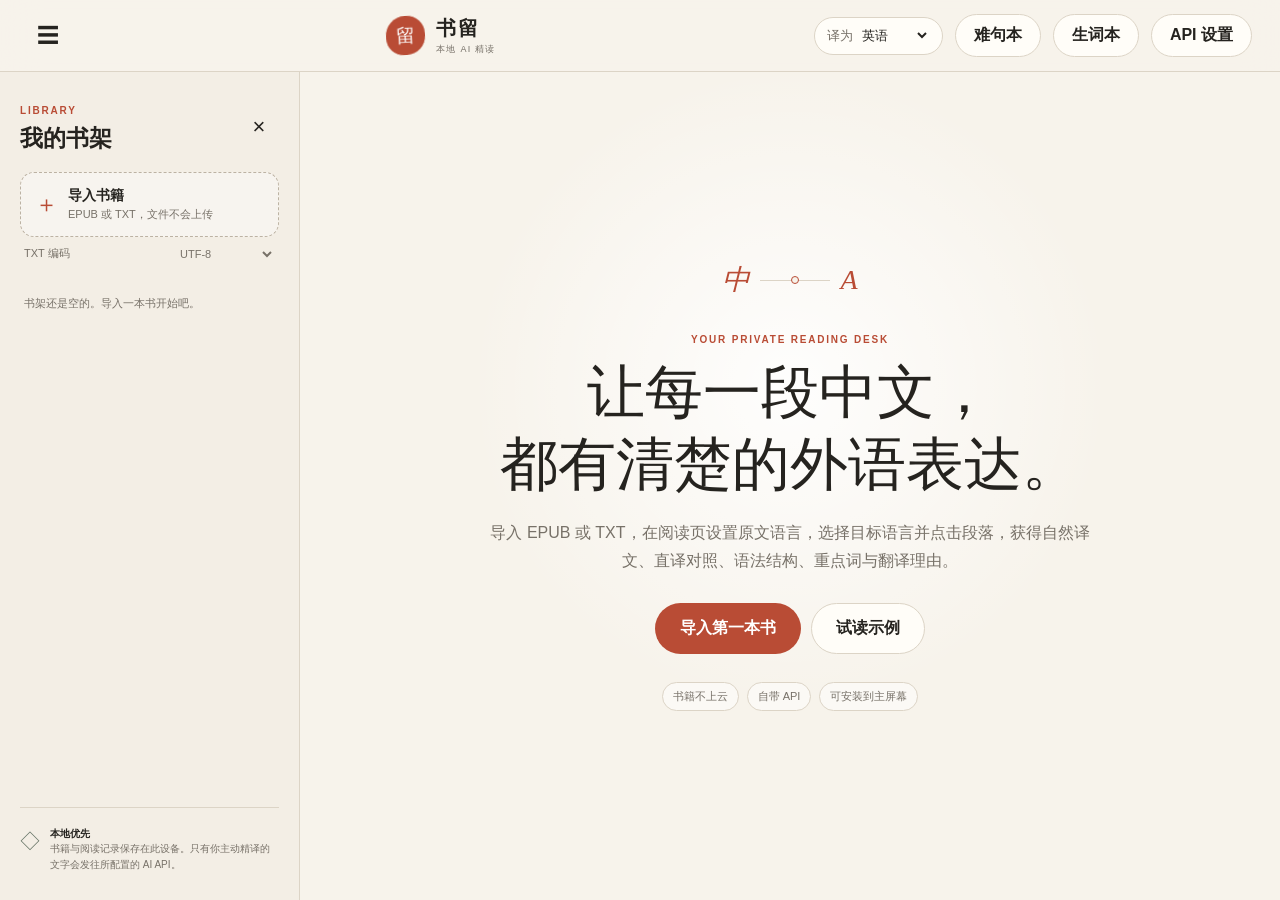
==== commit 965f9b6a: "v0.6更新" ====
--- a/index.html
+++ b/index.html
@@ -8,7 +8,7 @@
   <link rel="manifest" href="./manifest.webmanifest" />
   <link rel="icon" href="./icon.svg" type="image/svg+xml" />
   <link rel="apple-touch-icon" href="./icon.svg" />
-  <link rel="stylesheet" href="./styles.css?v=7" />
+  <link rel="stylesheet" href="./styles.css?v=8" />
   <title>书留 · 本地 AI 精读</title>
 </head>
 <body>
@@ -23,6 +23,7 @@
         <label class="compact-field" title="目标语言">
           <span>译为</span>
           <select id="targetLanguage">
+            <option value="Chinese">中文</option>
             <option value="English">英语</option>
             <option value="Russian">俄语</option>
             <option value="Japanese">日语</option>
@@ -69,7 +70,7 @@
           <div class="empty-art" aria-hidden="true"><span>中</span><i></i><span>A</span></div>
           <span class="eyebrow">YOUR PRIVATE READING DESK</span>
           <h1>让每一段中文，<br />都有清楚的外语表达。</h1>
-          <p>导入 EPUB 或 TXT，点击段落，获得自然译文、直译对照、语法结构、重点词与翻译理由。</p>
+          <p>导入 EPUB 或 TXT，在阅读页设置原文语言，选择目标语言并点击段落，获得自然译文、直译对照、语法结构、重点词与翻译理由。</p>
           <div class="hero-actions"><label class="button primary large" for="bookInput">导入第一本书</label><button id="demoButton" class="button ghost large">试读示例</button></div>
           <div class="feature-pills"><span>书籍不上云</span><span>自带 API</span><span>可安装到主屏幕</span></div>
         </div>
@@ -84,7 +85,20 @@
             </div>
           </div>
           <nav id="chapterNav" class="chapter-nav" aria-label="章节导航"></nav>
-          <div class="reading-mode"><button id="parallelToggle" class="button ghost compact" type="button">开启逐段对照</button><button id="sourceMaskToggle" class="button ghost compact hidden" type="button">遮挡原文</button><button id="translationMaskToggle" class="button ghost compact hidden" type="button">遮挡译文</button><small>只显示已精译的段落，不会自动调用 API</small></div>
+          <div class="reading-mode"><label class="source-language-field" title="原文语言">
+          <span>原文</span>
+          <select id="sourceLanguage">
+            <option value="Chinese">中文</option>
+            <option value="English">英语</option>
+            <option value="Russian">俄语</option>
+            <option value="Japanese">日语</option>
+            <option value="French">法语</option>
+            <option value="German">德语</option>
+            <option value="Spanish">西语</option>
+            <option value="Korean">韩语</option>
+          </select>
+        </label>
+          <button id="parallelToggle" class="button ghost compact" type="button">开启逐段对照</button><button id="sourceMaskToggle" class="button ghost compact hidden" type="button">遮挡原文</button><button id="translationMaskToggle" class="button ghost compact hidden" type="button">遮挡译文</button><small>只显示已精译的段落，不会自动调用 API</small></div>
           <article id="bookContent" class="book-content"></article>
         </div>
       </section>
@@ -101,10 +115,10 @@
     </header>
     <div class="sheet-body">
       <section class="source-card"><div class="source-card-head"><span>原文</span><input id="quickWordInput" class="quick-word-input" type="text" placeholder="输入原文中的单词或短语" aria-label="要收藏的单词或短语"><button id="saveParagraphWord" class="button ghost compact">＋ 收藏词条</button></div><p id="selectedParagraph"></p></section>
-      <section class="practice-box"><h3>先译后看 · 自己动笔</h3><p>先写自己的译文，再看参考译文。草稿仅存于本机；点击 AI 批改才会发送当前段落和你的译文。</p><textarea id="practiceDraft" placeholder="试着把上面的中文翻译成目标语言……" aria-label="自己的译文"></textarea><div class="practice-actions"><button id="saveDraft" class="button ghost compact" type="button">保存草稿</button><button id="gradeDraft" class="button primary compact" type="button">AI 批改（可能收费）</button><button id="saveSentence" class="button ghost compact" type="button">收藏到难句本</button></div><div id="gradeStatus" class="notice hidden"></div><div id="gradeResult" class="hidden"></div></section>
+      <section class="practice-box"><h3>先译后看 · 自己动笔</h3><p>先写自己的译文，再看参考译文。草稿仅存于本机；点击 AI 批改才会发送当前段落和你的译文。</p><textarea id="practiceDraft" placeholder="试着把上面的原文翻译成目标语言……" aria-label="自己的译文"></textarea><div class="practice-actions"><button id="saveDraft" class="button ghost compact" type="button">保存草稿</button><button id="gradeDraft" class="button primary compact" type="button">AI 批改（可能收费）</button><button id="saveSentence" class="button ghost compact" type="button">收藏到难句本</button></div><div id="gradeStatus" class="notice hidden"></div><div id="gradeResult" class="hidden"></div></section>
       <div id="analysisSetup" class="analysis-setup">
         <div class="setup-grid">
-          <label>目标语言<select id="sheetLanguage"></select></label>
+          <label>原文语言<select id="sheetSourceLanguage"></select></label><label>目标语言<select id="sheetLanguage"></select></label>
           <label>解析深度<select id="analysisDepth"><option value="standard">标准</option><option value="brief">简洁</option><option value="deep">深入</option></select></label>
         </div>
         <label class="switch-row"><span><strong>参考相邻段落</strong><small>提高代词与语境判断；相邻文字也会发给 API</small></span><input id="includeContext" type="checkbox" /><i></i></label>
@@ -146,6 +160,6 @@
 
   <div id="toast" class="toast hidden" role="status"></div>
   <script src="./vendor/jszip.min.js?v=3"></script>
-  <script type="module" src="./app.js?v=7"></script>
+  <script type="module" src="./app.js?v=8"></script>
 </body>
 </html>
--- a/styles.css
+++ b/styles.css
@@ -1,22 +1,25 @@
-:root{--paper:#f7f3eb;--paper-2:#eee8dc;--ink:#25231f;--muted:#777168;--line:#dcd4c6;--accent:#b94c35;--accent-dark:#923925;--sage:#5f6f60;--white:#fffdf8;--shadow:0 20px 60px rgba(54,44,31,.15);--reader-size:19px;--safe-bottom:env(safe-area-inset-bottom,0px)}
-*{box-sizing:border-box}html,body{margin:0;min-height:100%;background:var(--paper);color:var(--ink);font-family:-apple-system,BlinkMacSystemFont,"Segoe UI","PingFang SC","Noto Sans SC",sans-serif}button,input,select{font:inherit;color:inherit}button,label,select{touch-action:manipulation}.hidden{display:none!important}.mobile-only{display:none}.eyebrow{font-size:10px;font-weight:800;letter-spacing:.18em;color:var(--accent);text-transform:uppercase}.topbar{height:72px;border-bottom:1px solid var(--line);display:flex;align-items:center;justify-content:space-between;padding:0 28px;background:rgba(247,243,235,.93);backdrop-filter:blur(18px);position:sticky;top:0;z-index:20}.brand{display:flex;align-items:center;gap:11px;text-decoration:none;color:var(--ink)}.brand-mark{width:39px;height:39px;border-radius:50% 46% 48% 44%;background:var(--accent);color:white;display:grid;place-items:center;font-family:Georgia,"Songti SC",serif;font-size:19px;transform:rotate(-3deg)}.brand>span:last-child{display:flex;flex-direction:column}.brand strong{font-family:Georgia,"Songti SC",serif;font-size:20px;letter-spacing:.1em}.brand small{font-size:9px;color:var(--muted);letter-spacing:.14em;margin-top:1px}.topbar-actions{display:flex;align-items:center;gap:12px}.compact-field{height:38px;border:1px solid var(--line);border-radius:999px;display:flex;align-items:center;padding:0 12px;gap:5px;background:var(--white);font-size:13px}.compact-field span{color:var(--muted)}select{border:0;background:transparent;outline:0}.button{border:1px solid transparent;border-radius:999px;padding:10px 18px;background:transparent;font-weight:700;cursor:pointer;transition:.2s transform,.2s background}.button:active{transform:scale(.98)}.button.primary{background:var(--accent);color:white}.button.primary:hover{background:var(--accent-dark)}.button.ghost{border-color:var(--line);background:var(--white)}.button.large{padding:14px 24px;display:inline-flex}.button.full{width:100%;justify-content:center;display:flex;gap:12px;padding:14px}.icon-button{width:40px;height:40px;display:grid;place-items:center;border:0;border-radius:50%;background:transparent;font-size:22px;cursor:pointer}.icon-button:hover{background:var(--paper-2)}.workspace{display:grid;grid-template-columns:300px minmax(0,1fr);align-items:start;min-height:calc(100vh - 72px)}.library-panel{position:sticky;top:72px;height:calc(100vh - 72px);min-height:0;overflow:hidden;overscroll-behavior:contain;border-right:1px solid var(--line);padding:28px 20px;display:flex;flex-direction:column;background:#f3eee5}.panel-heading{display:flex;justify-content:space-between;align-items:center;margin-bottom:18px}.panel-heading h2{font:600 23px Georgia,"Songti SC",serif;margin:5px 0 0}.import-button{border:1px dashed #bcb2a3;border-radius:14px;padding:14px;display:flex;align-items:center;gap:10px;cursor:pointer;background:rgba(255,255,255,.38);transition:.2s}.import-button:hover{border-color:var(--accent);background:var(--white)}.import-button .plus{font-size:23px;color:var(--accent)}.import-button span:last-child{display:flex;flex-direction:column;gap:2px}.import-button strong{font-size:14px}.import-button small,.field small{font-size:11px;color:var(--muted)}.encoding-row{display:flex;justify-content:space-between;align-items:center;font-size:11px;color:var(--muted);padding:9px 4px 12px}.encoding-row select{font-size:11px}.book-list{display:flex;flex-direction:column;gap:8px;flex:1;overflow:auto}.book-item{display:grid;grid-template-columns:38px minmax(0,1fr) 28px;gap:10px;align-items:center;padding:10px;border-radius:12px;cursor:pointer;border:1px solid transparent}.book-item:hover,.book-item.active{background:var(--white);border-color:var(--line)}.book-spine{height:48px;border-radius:4px 7px 7px 4px;background:var(--sage);color:white;display:grid;place-items:center;font-family:Georgia,serif;font-size:13px;box-shadow:inset 4px 0 rgba(0,0,0,.1)}.book-info{min-width:0}.book-info strong,.book-info small{display:block;white-space:nowrap;overflow:hidden;text-overflow:ellipsis}.book-info strong{font-size:13px}.book-info small{font-size:10px;color:var(--muted);margin-top:4px}.delete-book{border:0;background:transparent;color:#aaa;font-size:18px;cursor:pointer;border-radius:50%;height:28px}.delete-book:hover{background:#f3ddd6;color:var(--accent)}.local-note{border-top:1px solid var(--line);padding-top:18px;display:flex;gap:10px;color:var(--muted);font-size:10px;line-height:1.55}.local-note p{margin:0}.local-note strong{color:var(--ink)}.shield{color:var(--sage);font-size:20px}.reader-panel{min-width:0;position:relative}.empty-state{min-height:calc(100vh - 72px);display:flex;flex-direction:column;align-items:center;text-align:center;justify-content:center;padding:50px 24px;background:radial-gradient(circle at 50% 38%,rgba(255,255,255,.9),transparent 45%)}.empty-art{display:flex;align-items:center;gap:10px;margin-bottom:35px;color:var(--accent);font:italic 28px Georgia,"Songti SC",serif}.empty-art i{display:block;width:70px;height:1px;background:var(--line);position:relative}.empty-art i:after{content:"";position:absolute;left:50%;top:50%;width:6px;height:6px;border:1px solid var(--accent);border-radius:50%;transform:translate(-50%,-50%);background:var(--paper)}.empty-state h1{font:500 clamp(34px,5vw,58px)/1.24 Georgia,"Songti SC",serif;margin:12px 0 18px}.empty-state>p{max-width:610px;color:var(--muted);line-height:1.75;margin:0 0 28px}.feature-pills{display:flex;gap:8px;flex-wrap:wrap;justify-content:center;margin-top:28px}.feature-pills span{font-size:11px;border:1px solid var(--line);border-radius:999px;padding:6px 10px;color:var(--muted);background:rgba(255,255,255,.5)}.reader-view{min-height:calc(100vh - 72px)}.reader-toolbar{height:86px;border-bottom:1px solid var(--line);display:flex;align-items:center;justify-content:space-between;padding:0 clamp(22px,5vw,70px);background:rgba(247,243,235,.9);position:sticky;top:72px;z-index:10;backdrop-filter:blur(12px)}.reader-title h1{font:600 22px Georgia,"Songti SC",serif;margin:4px 0 0;max-width:55vw;white-space:nowrap;overflow:hidden;text-overflow:ellipsis}.reader-controls{display:flex}.text-button{font-size:13px;font-weight:700}.chapter-nav{padding:12px clamp(22px,5vw,70px);border-bottom:1px solid var(--line);display:flex;gap:8px;overflow-x:auto;scrollbar-width:none}.chapter-nav::-webkit-scrollbar{display:none}.chapter-chip{flex:0 0 auto;border:1px solid var(--line);background:transparent;border-radius:999px;padding:7px 12px;font-size:11px;cursor:pointer;color:var(--muted)}.chapter-chip.active{background:var(--ink);border-color:var(--ink);color:white}.book-content{max-width:790px;margin:0 auto;padding:45px 34px 140px;font:var(--reader-size)/1.95 Georgia,"Songti SC","Noto Serif SC",serif}.chapter-heading{font-size:1.7em;line-height:1.35;margin:1em 0 1.5em;text-align:center}.paragraph{margin:0 0 1.25em;padding:9px 13px;border-radius:8px;cursor:pointer;transition:.15s background,.15s box-shadow;position:relative}.paragraph:hover{background:rgba(255,255,255,.7);box-shadow:inset 3px 0 var(--accent)}.paragraph.selected{background:#fff9ed;box-shadow:inset 3px 0 var(--accent)}.paragraph:focus-visible{outline:2px solid var(--accent)}.backdrop{position:fixed;inset:0;background:rgba(30,27,23,.38);backdrop-filter:blur(2px);z-index:49}.sheet{position:fixed;z-index:50;right:0;top:0;width:min(620px,100%);height:100%;background:var(--paper);box-shadow:-20px 0 60px rgba(40,34,27,.2);display:flex;flex-direction:column;animation:slideIn .24s ease-out}.sheet-handle{display:none}.sheet-header,.modal-header{padding:24px 28px 18px;border-bottom:1px solid var(--line);display:flex;justify-content:space-between;align-items:center}.sheet-header h2,.modal-header h2{font:600 25px Georgia,"Songti SC",serif;margin:5px 0 0}.sheet-body{padding:24px 28px calc(35px + var(--safe-bottom));overflow:auto}.source-card{border-left:3px solid var(--accent);padding:15px 18px;background:var(--white);border-radius:0 10px 10px 0;margin-bottom:20px}.source-card span,.result-label{font-size:10px;font-weight:800;letter-spacing:.12em;color:var(--muted)}.source-card p{font:16px/1.8 Georgia,"Songti SC",serif;margin:6px 0 0}.setup-grid{display:grid;grid-template-columns:1fr 1fr;gap:12px}.setup-grid>label{display:flex;flex-direction:column;gap:6px;font-size:12px;font-weight:700}.setup-grid select{border:1px solid var(--line);border-radius:10px;background:var(--white);padding:11px}.switch-row{display:flex;align-items:center;justify-content:space-between;gap:16px;padding:16px 0;cursor:pointer}.switch-row span{display:flex;flex-direction:column;gap:3px;font-size:13px}.switch-row small{font-size:10px;color:var(--muted);font-weight:400}.switch-row input{display:none}.switch-row i{width:42px;height:24px;background:#c9c2b7;border-radius:99px;position:relative;flex:0 0 auto;transition:.2s}.switch-row i:after{content:"";position:absolute;width:18px;height:18px;background:white;border-radius:50%;left:3px;top:3px;transition:.2s}.switch-row input:checked+i{background:var(--sage)}.switch-row input:checked+i:after{transform:translateX(18px)}.privacy-hint{text-align:center;color:var(--muted);font-size:10px}.analysis-loading{text-align:center;padding:55px 15px}.analysis-loading h3{font:600 22px Georgia,"Songti SC",serif;margin:18px 0 7px}.analysis-loading p{font-size:12px;color:var(--muted)}.loader{width:42px;height:42px;border:2px solid var(--line);border-top-color:var(--accent);border-radius:50%;margin:auto;animation:spin 1s linear infinite}.notice{border-radius:11px;padding:13px 15px;font-size:12px;line-height:1.6;margin-bottom:16px}.notice.info{background:#e9eee7;color:#435345}.notice.error{background:#f8e3dd;color:#8e3826}.result-hero{background:var(--ink);color:#fff;border-radius:15px;padding:22px;margin-bottom:14px}.result-hero .result-label{color:#d9cfc0}.result-hero h3{font:500 24px/1.55 Georgia,serif;margin:9px 0 0}.result-card{border:1px solid var(--line);background:var(--white);border-radius:14px;margin:12px 0;overflow:hidden}.result-card>header{display:flex;align-items:center;gap:8px;padding:14px 16px;border-bottom:1px solid var(--line)}.result-card>header span{font-size:17px}.result-card>header h3{font:600 17px Georgia,"Songti SC",serif;margin:0}.result-card>.card-body{padding:16px}.literal{font:16px/1.7 Georgia,serif;margin:0}.alignment-row,.note-row,.grammar-row,.structure-row,.exam-row,.vocab-row,.alternative-row{padding:13px 0;border-bottom:1px solid #e8e1d6}.alignment-row:last-child,.note-row:last-child,.grammar-row:last-child,.structure-row:last-child,.exam-row:last-child,.vocab-row:last-child,.alternative-row:last-child{border-bottom:0}.pair{display:grid;grid-template-columns:1fr 24px 1fr;gap:7px;align-items:center;font-size:13px;font-weight:700}.pair i{font-style:normal;color:var(--accent);text-align:center}.meta-tag{display:inline-block;border-radius:99px;background:var(--paper-2);padding:3px 7px;font-size:9px;color:var(--muted);margin-top:7px}.explain{font-size:12px;color:#625d55;line-height:1.65;margin:7px 0 0}.note-row strong,.grammar-row strong,.structure-row>strong,.exam-row>strong,.vocab-row strong{font-size:14px}.word-meta{display:flex;flex-wrap:wrap;gap:5px;margin-top:7px}.word-meta span{font-size:9px;border:1px solid var(--line);border-radius:99px;padding:3px 6px;color:var(--muted)}.result-actions{display:flex;gap:8px;margin-top:18px}.result-actions .button{flex:1}.modal{position:fixed;z-index:60;left:50%;top:50%;transform:translate(-50%,-50%);width:min(540px,calc(100% - 28px));max-height:90vh;background:var(--paper);border-radius:18px;box-shadow:var(--shadow);overflow:auto}.modal-body{padding:20px 28px}.field{display:flex;flex-direction:column;gap:7px;margin:15px 0}.field>span{font-size:12px;font-weight:700}.field input{width:100%;border:1px solid var(--line);border-radius:10px;padding:12px;background:var(--white);outline:0}.field input:focus{border-color:var(--accent);box-shadow:0 0 0 3px rgba(185,76,53,.1)}.model-picker-row{display:grid;grid-template-columns:minmax(0,1fr) auto;gap:8px;align-items:stretch}.model-picker-row select{width:100%;min-width:0;border:1px solid var(--line);border-radius:10px;padding:0 36px 0 12px;background:var(--white);outline:0;color:var(--ink)}.model-picker-row select:focus{border-color:var(--accent);box-shadow:0 0 0 3px rgba(185,76,53,.1)}.model-picker-row .button{border-radius:10px;white-space:nowrap;padding:10px 14px}.model-picker-row .button:disabled{cursor:wait;opacity:.65}.input-with-action{display:flex;position:relative}.input-with-action button{position:absolute;right:5px;top:5px;bottom:5px;border:0;background:var(--paper-2);border-radius:7px;font-size:11px;padding:0 9px}.advanced{border-top:1px solid var(--line);margin-top:20px}.advanced summary{padding:14px 0;font-size:11px;color:var(--muted);cursor:pointer}.modal-footer{padding:15px 28px 24px;display:flex;justify-content:flex-end;gap:9px}.toast{position:fixed;left:50%;bottom:25px;z-index:100;transform:translateX(-50%);background:var(--ink);color:white;border-radius:999px;padding:10px 16px;font-size:12px;box-shadow:var(--shadow)}@keyframes slideIn{from{transform:translateX(40px);opacity:0}}@keyframes spin{to{transform:rotate(360deg)}}
-@media(max-width:820px){.mobile-only{display:grid}.topbar{height:62px;padding:0 12px}.brand small{display:none}.brand-mark{width:34px;height:34px}.topbar-actions{gap:5px}.compact-field{padding:0 9px}.topbar .button{padding:9px 11px;font-size:12px}.workspace{display:block;min-height:calc(100vh - 62px)}.library-panel{position:fixed;left:0;top:0;bottom:0;height:100dvh;min-height:0;overflow:hidden;width:min(320px,88vw);z-index:70;transform:translateX(-105%);transition:.25s;box-shadow:var(--shadow);padding-top:22px}.library-panel.open{transform:translateX(0)}.reader-toolbar{top:62px;height:75px;padding:0 14px}.reader-title h1{font-size:18px;max-width:55vw}.chapter-nav{padding:10px 17px}.book-content{padding:28px 13px 120px;font-size:var(--reader-size);line-height:1.85}.paragraph{padding:9px 10px}.empty-state{min-height:calc(100vh - 62px)}.empty-state h1{font-size:36px}.sheet{top:auto;bottom:0;right:0;width:100%;height:min(88vh,900px);border-radius:20px 20px 0 0;animation:sheetUp .24s ease-out}.sheet-handle{display:block;width:40px;height:4px;border-radius:4px;background:#c8c0b4;margin:9px auto -5px}.sheet-header{padding:19px 18px 14px}.sheet-body{padding:18px 17px calc(28px + var(--safe-bottom))}.setup-grid{grid-template-columns:1fr}.modal-header,.modal-body,.modal-footer{padding-left:19px;padding-right:19px}.modal-footer .button{flex:1}@keyframes sheetUp{from{transform:translateY(40px);opacity:0}}}
-@media(max-width:480px){.brand>span:last-child{display:none}.compact-field span{display:none}.topbar-actions .button{font-size:0}.topbar-actions .button:after{content:"API";font-size:12px}.empty-art{margin-bottom:24px}.empty-state p{font-size:14px}.feature-pills{max-width:280px}.pair{grid-template-columns:1fr 18px 1fr}.result-hero h3{font-size:21px}}
-.hero-actions{display:flex;gap:10px;flex-wrap:wrap;justify-content:center}
-
-.structure-summary{display:flex;flex-wrap:wrap;gap:7px;margin:8px 0 10px}.structure-summary span{font-size:10px;border-radius:999px;padding:4px 8px;background:var(--paper-2);color:var(--sage);font-weight:700}.component-list,.clause-list{display:grid;gap:6px;margin-top:10px}.component-item,.clause-item{display:grid;grid-template-columns:minmax(80px,.8fr) minmax(70px,.45fr) minmax(0,1.6fr);gap:8px;padding:8px 9px;border:1px solid var(--line);border-radius:9px;background:rgba(255,255,255,.35);font-size:11px;align-items:start}.component-item b,.clause-item b{color:var(--accent)}.exam-row .mistake{margin-top:7px;padding:8px 10px;border-left:3px solid var(--accent);background:#fff7f3;border-radius:0 8px 8px 0;font-size:11px}.exam-row .correction{margin-top:6px;color:var(--sage);font-size:11px}.exam-label{font-size:9px;letter-spacing:.08em;color:var(--muted);font-weight:800}.library-panel .book-list{min-height:0;overscroll-behavior:contain;scrollbar-gutter:stable}.library-panel .local-note{flex:0 0 auto}
-
-@media(max-width:520px){.model-picker-row{grid-template-columns:1fr}.model-picker-row .button{width:100%}.component-item,.clause-item{grid-template-columns:1fr}.component-item b,.clause-item b{font-size:12px}}
-
-/* Vocabulary and spaced-review UI */
-#dueBadge{font-size:11px;color:var(--accent)}.source-card-head{display:flex;align-items:center;justify-content:space-between;gap:8px}.button.compact{padding:6px 10px;font-size:11px}.quick-word-input{min-width:120px;flex:1;border:1px solid var(--line);border-radius:9px;background:var(--white);padding:8px 10px;font-size:12px}.vocab-body{max-width:780px;margin:auto}.vocab-overview{display:grid;grid-template-columns:repeat(3,1fr);gap:8px;margin-bottom:14px}.vocab-overview span{padding:12px 8px;text-align:center;border-radius:12px;background:var(--paper-2);font-size:11px;color:var(--muted)}.vocab-overview strong{display:block;color:var(--ink);font-size:20px;margin-bottom:3px}.vocab-toolbar{display:flex;gap:9px;margin:12px 0 16px}.vocab-toolbar input{min-width:0;flex:1;border:1px solid var(--line);border-radius:999px;background:var(--white);padding:10px 14px}.vocab-list{display:grid;gap:8px}.word-item{display:flex;align-items:flex-start;justify-content:space-between;gap:10px;border:1px solid var(--line);background:rgba(255,255,255,.45);border-radius:12px;padding:12px}.word-item>div{min-width:0}.word-item strong,.word-item span,.word-item small{display:block}.word-item strong{font-size:16px}.word-item span{font-size:13px;margin-top:3px}.word-item small{font-size:10px;color:var(--muted);margin-top:5px}.word-item p{font-size:11px;color:var(--muted);margin:8px 0 0;line-height:1.5}.word-actions{display:flex}.review-card{margin:12px 0 18px;padding:22px 16px;text-align:center;border:1px solid var(--line);border-radius:18px;background:var(--white);box-shadow:0 8px 24px rgba(54,44,31,.06)}.review-count,.flash-pos{font-size:11px;color:var(--muted)}.flash-word{font:600 34px Georgia,serif;margin:18px 0 5px;overflow-wrap:anywhere}.review-card>.button{margin:16px auto 2px}.review-answer{margin-top:16px;padding-top:16px;border-top:1px solid var(--line)}.review-answer>strong{font-size:19px}.review-answer p{font-size:12px;color:var(--muted);line-height:1.6}.review-answer small{display:block;color:var(--muted);font-size:10px;margin:8px}.rating-row{display:grid;grid-template-columns:repeat(4,1fr);gap:7px;margin-top:14px}.rating-row button{border:1px solid var(--line);border-radius:10px;background:var(--paper);padding:9px 5px;font-size:11px;cursor:pointer}.rating-row button:hover{border-color:var(--accent);color:var(--accent)}.review-done,.vocab-empty{padding:22px;text-align:center;color:var(--muted);font-size:13px}.vocab-sheet .sheet-body{overflow:auto}
-@media(max-width:520px){.topbar-actions{gap:3px}.topbar .button{padding:8px 9px!important}.topbar-actions .button:after{content:none!important}.vocab-toolbar{flex-wrap:wrap}.vocab-toolbar>#startReview{width:100%}.rating-row{grid-template-columns:repeat(2,1fr)}.source-card-head{flex-wrap:wrap}.quick-word-input{order:3;flex-basis:100%}}
-
-/* v0.4 study tools */
-.vocab-overview{grid-template-columns:repeat(4,minmax(0,1fr))}.vocab-toolbar{align-items:center;flex-wrap:wrap}.include-books-option{display:flex;align-items:center;gap:6px;font-size:10px;color:var(--muted);padding:7px}.include-books-option input{accent-color:var(--accent)}.manual-word-form{display:grid;grid-template-columns:repeat(2,minmax(0,1fr));gap:8px;padding:12px;background:rgba(255,255,255,.55);border:1px solid var(--line);border-radius:12px;margin:10px 0}.manual-word-form input,.manual-word-form textarea{min-width:0;border:1px solid var(--line);border-radius:9px;background:var(--white);padding:10px;font-size:12px}.manual-word-form textarea{grid-column:1/-1;min-height:60px;resize:vertical}.manual-word-form button{justify-self:start}.backup-note{font-size:10px;color:var(--muted);line-height:1.5;padding:8px 10px;margin-bottom:10px;background:rgba(238,232,220,.6);border-radius:9px}.review-mode-row{display:flex;align-items:center;justify-content:flex-end;gap:8px;margin:8px 0;color:var(--muted);font-size:11px}.ai-study-result{text-align:left;background:var(--paper);padding:12px;border-radius:10px;margin:12px 0}.ai-study-result b{display:block;font-size:11px;color:var(--sage);margin-top:7px}.ai-study-result p{margin:4px 0 9px}.api-cost-note{display:block;font-size:10px;color:var(--muted);margin:5px auto 10px}.ai-assist{margin:8px 0!important}.ai-assist:disabled{opacity:.65}.import-words-label{display:inline-flex;align-items:center;cursor:pointer}.word-item .word-actions{flex-shrink:0}
-@media(max-width:600px){.vocab-overview{grid-template-columns:repeat(2,minmax(0,1fr))}.vocab-toolbar>*{flex:1 1 calc(50% - 8px)}.vocab-toolbar input[type=search]{flex-basis:100%}.include-books-option{flex-basis:100%}.manual-word-form{grid-template-columns:1fr}.manual-word-form textarea{grid-column:auto}.vocab-toolbar button{font-size:11px;padding:8px 10px}}
+:root{--paper:#f7f3eb;--paper-2:#eee8dc;--ink:#25231f;--muted:#777168;--line:#dcd4c6;--accent:#b94c35;--accent-dark:#923925;--sage:#5f6f60;--white:#fffdf8;--shadow:0 20px 60px rgba(54,44,31,.15);--reader-size:19px;--safe-bottom:env(safe-area-inset-bottom,0px)}
+*{box-sizing:border-box}html,body{margin:0;min-height:100%;background:var(--paper);color:var(--ink);font-family:-apple-system,BlinkMacSystemFont,"Segoe UI","PingFang SC","Noto Sans SC",sans-serif}button,input,select{font:inherit;color:inherit}button,label,select{touch-action:manipulation}.hidden{display:none!important}.mobile-only{display:none}.eyebrow{font-size:10px;font-weight:800;letter-spacing:.18em;color:var(--accent);text-transform:uppercase}.topbar{height:72px;border-bottom:1px solid var(--line);display:flex;align-items:center;justify-content:space-between;padding:0 28px;background:rgba(247,243,235,.93);backdrop-filter:blur(18px);position:sticky;top:0;z-index:20}.brand{display:flex;align-items:center;gap:11px;text-decoration:none;color:var(--ink)}.brand-mark{width:39px;height:39px;border-radius:50% 46% 48% 44%;background:var(--accent);color:white;display:grid;place-items:center;font-family:Georgia,"Songti SC",serif;font-size:19px;transform:rotate(-3deg)}.brand>span:last-child{display:flex;flex-direction:column}.brand strong{font-family:Georgia,"Songti SC",serif;font-size:20px;letter-spacing:.1em}.brand small{font-size:9px;color:var(--muted);letter-spacing:.14em;margin-top:1px}.topbar-actions{display:flex;align-items:center;gap:12px}.compact-field{height:38px;border:1px solid var(--line);border-radius:999px;display:flex;align-items:center;padding:0 12px;gap:5px;background:var(--white);font-size:13px}.compact-field span{color:var(--muted)}select{border:0;background:transparent;outline:0}.button{border:1px solid transparent;border-radius:999px;padding:10px 18px;background:transparent;font-weight:700;cursor:pointer;transition:.2s transform,.2s background}.button:active{transform:scale(.98)}.button.primary{background:var(--accent);color:white}.button.primary:hover{background:var(--accent-dark)}.button.ghost{border-color:var(--line);background:var(--white)}.button.large{padding:14px 24px;display:inline-flex}.button.full{width:100%;justify-content:center;display:flex;gap:12px;padding:14px}.icon-button{width:40px;height:40px;display:grid;place-items:center;border:0;border-radius:50%;background:transparent;font-size:22px;cursor:pointer}.icon-button:hover{background:var(--paper-2)}.workspace{display:grid;grid-template-columns:300px minmax(0,1fr);align-items:start;min-height:calc(100vh - 72px)}.library-panel{position:sticky;top:72px;height:calc(100vh - 72px);min-height:0;overflow:hidden;overscroll-behavior:contain;border-right:1px solid var(--line);padding:28px 20px;display:flex;flex-direction:column;background:#f3eee5}.panel-heading{display:flex;justify-content:space-between;align-items:center;margin-bottom:18px}.panel-heading h2{font:600 23px Georgia,"Songti SC",serif;margin:5px 0 0}.import-button{border:1px dashed #bcb2a3;border-radius:14px;padding:14px;display:flex;align-items:center;gap:10px;cursor:pointer;background:rgba(255,255,255,.38);transition:.2s}.import-button:hover{border-color:var(--accent);background:var(--white)}.import-button .plus{font-size:23px;color:var(--accent)}.import-button span:last-child{display:flex;flex-direction:column;gap:2px}.import-button strong{font-size:14px}.import-button small,.field small{font-size:11px;color:var(--muted)}.encoding-row{display:flex;justify-content:space-between;align-items:center;font-size:11px;color:var(--muted);padding:9px 4px 12px}.encoding-row select{font-size:11px}.book-list{display:flex;flex-direction:column;gap:8px;flex:1;overflow:auto}.book-item{display:grid;grid-template-columns:38px minmax(0,1fr) 28px;gap:10px;align-items:center;padding:10px;border-radius:12px;cursor:pointer;border:1px solid transparent}.book-item:hover,.book-item.active{background:var(--white);border-color:var(--line)}.book-spine{height:48px;border-radius:4px 7px 7px 4px;background:var(--sage);color:white;display:grid;place-items:center;font-family:Georgia,serif;font-size:13px;box-shadow:inset 4px 0 rgba(0,0,0,.1)}.book-info{min-width:0}.book-info strong,.book-info small{display:block;white-space:nowrap;overflow:hidden;text-overflow:ellipsis}.book-info strong{font-size:13px}.book-info small{font-size:10px;color:var(--muted);margin-top:4px}.delete-book{border:0;background:transparent;color:#aaa;font-size:18px;cursor:pointer;border-radius:50%;height:28px}.delete-book:hover{background:#f3ddd6;color:var(--accent)}.local-note{border-top:1px solid var(--line);padding-top:18px;display:flex;gap:10px;color:var(--muted);font-size:10px;line-height:1.55}.local-note p{margin:0}.local-note strong{color:var(--ink)}.shield{color:var(--sage);font-size:20px}.reader-panel{min-width:0;position:relative}.empty-state{min-height:calc(100vh - 72px);display:flex;flex-direction:column;align-items:center;text-align:center;justify-content:center;padding:50px 24px;background:radial-gradient(circle at 50% 38%,rgba(255,255,255,.9),transparent 45%)}.empty-art{display:flex;align-items:center;gap:10px;margin-bottom:35px;color:var(--accent);font:italic 28px Georgia,"Songti SC",serif}.empty-art i{display:block;width:70px;height:1px;background:var(--line);position:relative}.empty-art i:after{content:"";position:absolute;left:50%;top:50%;width:6px;height:6px;border:1px solid var(--accent);border-radius:50%;transform:translate(-50%,-50%);background:var(--paper)}.empty-state h1{font:500 clamp(34px,5vw,58px)/1.24 Georgia,"Songti SC",serif;margin:12px 0 18px}.empty-state>p{max-width:610px;color:var(--muted);line-height:1.75;margin:0 0 28px}.feature-pills{display:flex;gap:8px;flex-wrap:wrap;justify-content:center;margin-top:28px}.feature-pills span{font-size:11px;border:1px solid var(--line);border-radius:999px;padding:6px 10px;color:var(--muted);background:rgba(255,255,255,.5)}.reader-view{min-height:calc(100vh - 72px)}.reader-toolbar{height:86px;border-bottom:1px solid var(--line);display:flex;align-items:center;justify-content:space-between;padding:0 clamp(22px,5vw,70px);background:rgba(247,243,235,.9);position:sticky;top:72px;z-index:10;backdrop-filter:blur(12px)}.reader-title h1{font:600 22px Georgia,"Songti SC",serif;margin:4px 0 0;max-width:55vw;white-space:nowrap;overflow:hidden;text-overflow:ellipsis}.reader-controls{display:flex}.text-button{font-size:13px;font-weight:700}.chapter-nav{padding:12px clamp(22px,5vw,70px);border-bottom:1px solid var(--line);display:flex;gap:8px;overflow-x:auto;scrollbar-width:none}.chapter-nav::-webkit-scrollbar{display:none}.chapter-chip{flex:0 0 auto;border:1px solid var(--line);background:transparent;border-radius:999px;padding:7px 12px;font-size:11px;cursor:pointer;color:var(--muted)}.chapter-chip.active{background:var(--ink);border-color:var(--ink);color:white}.book-content{max-width:790px;margin:0 auto;padding:45px 34px 140px;font:var(--reader-size)/1.95 Georgia,"Songti SC","Noto Serif SC",serif}.chapter-heading{font-size:1.7em;line-height:1.35;margin:1em 0 1.5em;text-align:center}.paragraph{margin:0 0 1.25em;padding:9px 13px;border-radius:8px;cursor:pointer;transition:.15s background,.15s box-shadow;position:relative}.paragraph:hover{background:rgba(255,255,255,.7);box-shadow:inset 3px 0 var(--accent)}.paragraph.selected{background:#fff9ed;box-shadow:inset 3px 0 var(--accent)}.paragraph:focus-visible{outline:2px solid var(--accent)}.backdrop{position:fixed;inset:0;background:rgba(30,27,23,.38);backdrop-filter:blur(2px);z-index:49}.sheet{position:fixed;z-index:50;right:0;top:0;width:min(620px,100%);height:100%;background:var(--paper);box-shadow:-20px 0 60px rgba(40,34,27,.2);display:flex;flex-direction:column;animation:slideIn .24s ease-out}.sheet-handle{display:none}.sheet-header,.modal-header{padding:24px 28px 18px;border-bottom:1px solid var(--line);display:flex;justify-content:space-between;align-items:center}.sheet-header h2,.modal-header h2{font:600 25px Georgia,"Songti SC",serif;margin:5px 0 0}.sheet-body{padding:24px 28px calc(35px + var(--safe-bottom));overflow:auto}.source-card{border-left:3px solid var(--accent);padding:15px 18px;background:var(--white);border-radius:0 10px 10px 0;margin-bottom:20px}.source-card span,.result-label{font-size:10px;font-weight:800;letter-spacing:.12em;color:var(--muted)}.source-card p{font:16px/1.8 Georgia,"Songti SC",serif;margin:6px 0 0}.setup-grid{display:grid;grid-template-columns:1fr 1fr;gap:12px}.setup-grid>label{display:flex;flex-direction:column;gap:6px;font-size:12px;font-weight:700}.setup-grid select{border:1px solid var(--line);border-radius:10px;background:var(--white);padding:11px}.switch-row{display:flex;align-items:center;justify-content:space-between;gap:16px;padding:16px 0;cursor:pointer}.switch-row span{display:flex;flex-direction:column;gap:3px;font-size:13px}.switch-row small{font-size:10px;color:var(--muted);font-weight:400}.switch-row input{display:none}.switch-row i{width:42px;height:24px;background:#c9c2b7;border-radius:99px;position:relative;flex:0 0 auto;transition:.2s}.switch-row i:after{content:"";position:absolute;width:18px;height:18px;background:white;border-radius:50%;left:3px;top:3px;transition:.2s}.switch-row input:checked+i{background:var(--sage)}.switch-row input:checked+i:after{transform:translateX(18px)}.privacy-hint{text-align:center;color:var(--muted);font-size:10px}.analysis-loading{text-align:center;padding:55px 15px}.analysis-loading h3{font:600 22px Georgia,"Songti SC",serif;margin:18px 0 7px}.analysis-loading p{font-size:12px;color:var(--muted)}.loader{width:42px;height:42px;border:2px solid var(--line);border-top-color:var(--accent);border-radius:50%;margin:auto;animation:spin 1s linear infinite}.notice{border-radius:11px;padding:13px 15px;font-size:12px;line-height:1.6;margin-bottom:16px}.notice.info{background:#e9eee7;color:#435345}.notice.error{background:#f8e3dd;color:#8e3826}.result-hero{background:var(--ink);color:#fff;border-radius:15px;padding:22px;margin-bottom:14px}.result-hero .result-label{color:#d9cfc0}.result-hero h3{font:500 24px/1.55 Georgia,serif;margin:9px 0 0}.result-card{border:1px solid var(--line);background:var(--white);border-radius:14px;margin:12px 0;overflow:hidden}.result-card>header{display:flex;align-items:center;gap:8px;padding:14px 16px;border-bottom:1px solid var(--line)}.result-card>header span{font-size:17px}.result-card>header h3{font:600 17px Georgia,"Songti SC",serif;margin:0}.result-card>.card-body{padding:16px}.literal{font:16px/1.7 Georgia,serif;margin:0}.alignment-row,.note-row,.grammar-row,.structure-row,.exam-row,.vocab-row,.alternative-row{padding:13px 0;border-bottom:1px solid #e8e1d6}.alignment-row:last-child,.note-row:last-child,.grammar-row:last-child,.structure-row:last-child,.exam-row:last-child,.vocab-row:last-child,.alternative-row:last-child{border-bottom:0}.pair{display:grid;grid-template-columns:1fr 24px 1fr;gap:7px;align-items:center;font-size:13px;font-weight:700}.pair i{font-style:normal;color:var(--accent);text-align:center}.meta-tag{display:inline-block;border-radius:99px;background:var(--paper-2);padding:3px 7px;font-size:9px;color:var(--muted);margin-top:7px}.explain{font-size:12px;color:#625d55;line-height:1.65;margin:7px 0 0}.note-row strong,.grammar-row strong,.structure-row>strong,.exam-row>strong,.vocab-row strong{font-size:14px}.word-meta{display:flex;flex-wrap:wrap;gap:5px;margin-top:7px}.word-meta span{font-size:9px;border:1px solid var(--line);border-radius:99px;padding:3px 6px;color:var(--muted)}.result-actions{display:flex;gap:8px;margin-top:18px}.result-actions .button{flex:1}.modal{position:fixed;z-index:60;left:50%;top:50%;transform:translate(-50%,-50%);width:min(540px,calc(100% - 28px));max-height:90vh;background:var(--paper);border-radius:18px;box-shadow:var(--shadow);overflow:auto}.modal-body{padding:20px 28px}.field{display:flex;flex-direction:column;gap:7px;margin:15px 0}.field>span{font-size:12px;font-weight:700}.field input{width:100%;border:1px solid var(--line);border-radius:10px;padding:12px;background:var(--white);outline:0}.field input:focus{border-color:var(--accent);box-shadow:0 0 0 3px rgba(185,76,53,.1)}.model-picker-row{display:grid;grid-template-columns:minmax(0,1fr) auto;gap:8px;align-items:stretch}.model-picker-row select{width:100%;min-width:0;border:1px solid var(--line);border-radius:10px;padding:0 36px 0 12px;background:var(--white);outline:0;color:var(--ink)}.model-picker-row select:focus{border-color:var(--accent);box-shadow:0 0 0 3px rgba(185,76,53,.1)}.model-picker-row .button{border-radius:10px;white-space:nowrap;padding:10px 14px}.model-picker-row .button:disabled{cursor:wait;opacity:.65}.input-with-action{display:flex;position:relative}.input-with-action button{position:absolute;right:5px;top:5px;bottom:5px;border:0;background:var(--paper-2);border-radius:7px;font-size:11px;padding:0 9px}.advanced{border-top:1px solid var(--line);margin-top:20px}.advanced summary{padding:14px 0;font-size:11px;color:var(--muted);cursor:pointer}.modal-footer{padding:15px 28px 24px;display:flex;justify-content:flex-end;gap:9px}.toast{position:fixed;left:50%;bottom:25px;z-index:100;transform:translateX(-50%);background:var(--ink);color:white;border-radius:999px;padding:10px 16px;font-size:12px;box-shadow:var(--shadow)}@keyframes slideIn{from{transform:translateX(40px);opacity:0}}@keyframes spin{to{transform:rotate(360deg)}}
+@media(max-width:820px){.mobile-only{display:grid}.topbar{height:62px;padding:0 12px}.brand small{display:none}.brand-mark{width:34px;height:34px}.topbar-actions{gap:5px}.compact-field{padding:0 9px}.topbar .button{padding:9px 11px;font-size:12px}.workspace{display:block;min-height:calc(100vh - 62px)}.library-panel{position:fixed;left:0;top:0;bottom:0;height:100dvh;min-height:0;overflow:hidden;width:min(320px,88vw);z-index:70;transform:translateX(-105%);transition:.25s;box-shadow:var(--shadow);padding-top:22px}.library-panel.open{transform:translateX(0)}.reader-toolbar{top:62px;height:75px;padding:0 14px}.reader-title h1{font-size:18px;max-width:55vw}.chapter-nav{padding:10px 17px}.book-content{padding:28px 13px 120px;font-size:var(--reader-size);line-height:1.85}.paragraph{padding:9px 10px}.empty-state{min-height:calc(100vh - 62px)}.empty-state h1{font-size:36px}.sheet{top:auto;bottom:0;right:0;width:100%;height:min(88vh,900px);border-radius:20px 20px 0 0;animation:sheetUp .24s ease-out}.sheet-handle{display:block;width:40px;height:4px;border-radius:4px;background:#c8c0b4;margin:9px auto -5px}.sheet-header{padding:19px 18px 14px}.sheet-body{padding:18px 17px calc(28px + var(--safe-bottom))}.setup-grid{grid-template-columns:1fr}.modal-header,.modal-body,.modal-footer{padding-left:19px;padding-right:19px}.modal-footer .button{flex:1}@keyframes sheetUp{from{transform:translateY(40px);opacity:0}}}
+@media(max-width:480px){.brand>span:last-child{display:none}.compact-field span{display:none}.topbar-actions .button{font-size:0}.topbar-actions .button:after{content:"API";font-size:12px}.empty-art{margin-bottom:24px}.empty-state p{font-size:14px}.feature-pills{max-width:280px}.pair{grid-template-columns:1fr 18px 1fr}.result-hero h3{font-size:21px}}
+.hero-actions{display:flex;gap:10px;flex-wrap:wrap;justify-content:center}
+
+.structure-summary{display:flex;flex-wrap:wrap;gap:7px;margin:8px 0 10px}.structure-summary span{font-size:10px;border-radius:999px;padding:4px 8px;background:var(--paper-2);color:var(--sage);font-weight:700}.component-list,.clause-list{display:grid;gap:6px;margin-top:10px}.component-item,.clause-item{display:grid;grid-template-columns:minmax(80px,.8fr) minmax(70px,.45fr) minmax(0,1.6fr);gap:8px;padding:8px 9px;border:1px solid var(--line);border-radius:9px;background:rgba(255,255,255,.35);font-size:11px;align-items:start}.component-item b,.clause-item b{color:var(--accent)}.exam-row .mistake{margin-top:7px;padding:8px 10px;border-left:3px solid var(--accent);background:#fff7f3;border-radius:0 8px 8px 0;font-size:11px}.exam-row .correction{margin-top:6px;color:var(--sage);font-size:11px}.exam-label{font-size:9px;letter-spacing:.08em;color:var(--muted);font-weight:800}.library-panel .book-list{min-height:0;overscroll-behavior:contain;scrollbar-gutter:stable}.library-panel .local-note{flex:0 0 auto}
+
+@media(max-width:520px){.model-picker-row{grid-template-columns:1fr}.model-picker-row .button{width:100%}.component-item,.clause-item{grid-template-columns:1fr}.component-item b,.clause-item b{font-size:12px}}
+
+/* Vocabulary and spaced-review UI */
+#dueBadge{font-size:11px;color:var(--accent)}.source-card-head{display:flex;align-items:center;justify-content:space-between;gap:8px}.button.compact{padding:6px 10px;font-size:11px}.quick-word-input{min-width:120px;flex:1;border:1px solid var(--line);border-radius:9px;background:var(--white);padding:8px 10px;font-size:12px}.vocab-body{max-width:780px;margin:auto}.vocab-overview{display:grid;grid-template-columns:repeat(3,1fr);gap:8px;margin-bottom:14px}.vocab-overview span{padding:12px 8px;text-align:center;border-radius:12px;background:var(--paper-2);font-size:11px;color:var(--muted)}.vocab-overview strong{display:block;color:var(--ink);font-size:20px;margin-bottom:3px}.vocab-toolbar{display:flex;gap:9px;margin:12px 0 16px}.vocab-toolbar input{min-width:0;flex:1;border:1px solid var(--line);border-radius:999px;background:var(--white);padding:10px 14px}.vocab-list{display:grid;gap:8px}.word-item{display:flex;align-items:flex-start;justify-content:space-between;gap:10px;border:1px solid var(--line);background:rgba(255,255,255,.45);border-radius:12px;padding:12px}.word-item>div{min-width:0}.word-item strong,.word-item span,.word-item small{display:block}.word-item strong{font-size:16px}.word-item span{font-size:13px;margin-top:3px}.word-item small{font-size:10px;color:var(--muted);margin-top:5px}.word-item p{font-size:11px;color:var(--muted);margin:8px 0 0;line-height:1.5}.word-actions{display:flex}.review-card{margin:12px 0 18px;padding:22px 16px;text-align:center;border:1px solid var(--line);border-radius:18px;background:var(--white);box-shadow:0 8px 24px rgba(54,44,31,.06)}.review-count,.flash-pos{font-size:11px;color:var(--muted)}.flash-word{font:600 34px Georgia,serif;margin:18px 0 5px;overflow-wrap:anywhere}.review-card>.button{margin:16px auto 2px}.review-answer{margin-top:16px;padding-top:16px;border-top:1px solid var(--line)}.review-answer>strong{font-size:19px}.review-answer p{font-size:12px;color:var(--muted);line-height:1.6}.review-answer small{display:block;color:var(--muted);font-size:10px;margin:8px}.rating-row{display:grid;grid-template-columns:repeat(4,1fr);gap:7px;margin-top:14px}.rating-row button{border:1px solid var(--line);border-radius:10px;background:var(--paper);padding:9px 5px;font-size:11px;cursor:pointer}.rating-row button:hover{border-color:var(--accent);color:var(--accent)}.review-done,.vocab-empty{padding:22px;text-align:center;color:var(--muted);font-size:13px}.vocab-sheet .sheet-body{overflow:auto}
+@media(max-width:520px){.topbar-actions{gap:3px}.topbar .button{padding:8px 9px!important}.topbar-actions .button:after{content:none!important}.vocab-toolbar{flex-wrap:wrap}.vocab-toolbar>#startReview{width:100%}.rating-row{grid-template-columns:repeat(2,1fr)}.source-card-head{flex-wrap:wrap}.quick-word-input{order:3;flex-basis:100%}}
+
+/* v0.4 study tools */
+.vocab-overview{grid-template-columns:repeat(4,minmax(0,1fr))}.vocab-toolbar{align-items:center;flex-wrap:wrap}.include-books-option{display:flex;align-items:center;gap:6px;font-size:10px;color:var(--muted);padding:7px}.include-books-option input{accent-color:var(--accent)}.manual-word-form{display:grid;grid-template-columns:repeat(2,minmax(0,1fr));gap:8px;padding:12px;background:rgba(255,255,255,.55);border:1px solid var(--line);border-radius:12px;margin:10px 0}.manual-word-form input,.manual-word-form textarea{min-width:0;border:1px solid var(--line);border-radius:9px;background:var(--white);padding:10px;font-size:12px}.manual-word-form textarea{grid-column:1/-1;min-height:60px;resize:vertical}.manual-word-form button{justify-self:start}.backup-note{font-size:10px;color:var(--muted);line-height:1.5;padding:8px 10px;margin-bottom:10px;background:rgba(238,232,220,.6);border-radius:9px}.review-mode-row{display:flex;align-items:center;justify-content:flex-end;gap:8px;margin:8px 0;color:var(--muted);font-size:11px}.ai-study-result{text-align:left;background:var(--paper);padding:12px;border-radius:10px;margin:12px 0}.ai-study-result b{display:block;font-size:11px;color:var(--sage);margin-top:7px}.ai-study-result p{margin:4px 0 9px}.api-cost-note{display:block;font-size:10px;color:var(--muted);margin:5px auto 10px}.ai-assist{margin:8px 0!important}.ai-assist:disabled{opacity:.65}.import-words-label{display:inline-flex;align-items:center;cursor:pointer}.word-item .word-actions{flex-shrink:0}
+@media(max-width:600px){.vocab-overview{grid-template-columns:repeat(2,minmax(0,1fr))}.vocab-toolbar>*{flex:1 1 calc(50% - 8px)}.vocab-toolbar input[type=search]{flex-basis:100%}.include-books-option{flex-basis:100%}.manual-word-form{grid-template-columns:1fr}.manual-word-form textarea{grid-column:auto}.vocab-toolbar button{font-size:11px;padding:8px 10px}}
 
 /* Translation practice and difficult-sentence deck */
 .reading-mode{display:flex;align-items:center;gap:8px;flex-wrap:wrap;padding:11px 28px;border-bottom:1px solid var(--line);background:rgba(255,253,248,.7)}.reading-mode small{font-size:11px;color:var(--muted)}.parallel-para{border-left:3px solid var(--line);padding:8px 15px;margin:10px 0;border-radius:8px;background:rgba(255,255,255,.35)}.parallel-para .paragraph{margin:0}.parallel-translation{color:var(--sage);white-space:pre-wrap;line-height:1.7;margin:6px 10px;font-size:.86em}.mask-text{filter:blur(7px);user-select:none}.mask-text:focus-visible{filter:none}.parallel-empty{font-size:11px;color:var(--muted);margin:5px 10px}.parallel-para .button{font-size:11px}.practice-box{border:1px solid var(--line);border-radius:14px;padding:16px;margin:14px 0;background:var(--white)}.practice-box h3{margin:0 0 6px;font-size:16px}.practice-box p{font-size:11px;color:var(--muted);line-height:1.6}.practice-box textarea{display:block;width:100%;min-height:108px;resize:vertical;border:1px solid var(--line);border-radius:10px;background:var(--paper);padding:12px;line-height:1.6;font:inherit;font-size:13px}.practice-actions{display:flex;gap:7px;flex-wrap:wrap;margin-top:10px}.practice-actions button:disabled{opacity:.55;cursor:wait}.grade-card{padding:14px;background:#f6f0e6;border-radius:12px;margin-top:12px;line-height:1.6;font-size:13px}.grade-card h4{margin:0 0 8px}.grade-item{margin:10px 0;padding-top:8px;border-top:1px solid var(--line)}.grade-item b{color:var(--accent)}.grade-card .notice{margin:8px 0}.sentence-list{display:grid;gap:11px;max-width:790px;margin:0 auto}.sentence-item{border:1px solid var(--line);background:var(--white);border-radius:14px;padding:16px}.sentence-item p{line-height:1.65;white-space:pre-wrap;overflow-wrap:anywhere}.sentence-item small{color:var(--muted)}.sentence-actions{display:flex;gap:7px;flex-wrap:wrap}.sentence-item details{margin:9px 0;font-size:12px;color:var(--sage)}.sentence-item summary{cursor:pointer}.sentence-body{max-width:850px;margin:auto}
 @media(max-width:820px){.reading-mode{padding:9px 14px}.reading-mode small{flex-basis:100%}}
 @media(max-width:480px){.topbar-actions #sentenceButton{font-size:0!important;padding:9px 8px!important}.topbar-actions #sentenceButton:after{content:"难句";font-size:12px}.topbar-actions #vocabButton{font-size:0!important;padding:9px 8px!important}.topbar-actions #vocabButton:after{content:"生词";font-size:12px}.topbar-actions #settingsButton:after{content:"API"}.parallel-para{padding:7px}.practice-actions .button{flex:1}}
+
+.source-language-field{display:inline-flex;align-items:center;gap:8px;border:1px solid var(--line);border-radius:999px;padding:7px 12px;background:var(--white);font-size:12px}.source-language-field select{font-weight:700}.source-language-field span{color:var(--muted)}
+@media(max-width:520px){.reading-mode .source-language-field{flex:0 0 auto}.reading-mode small{font-size:10px}}
